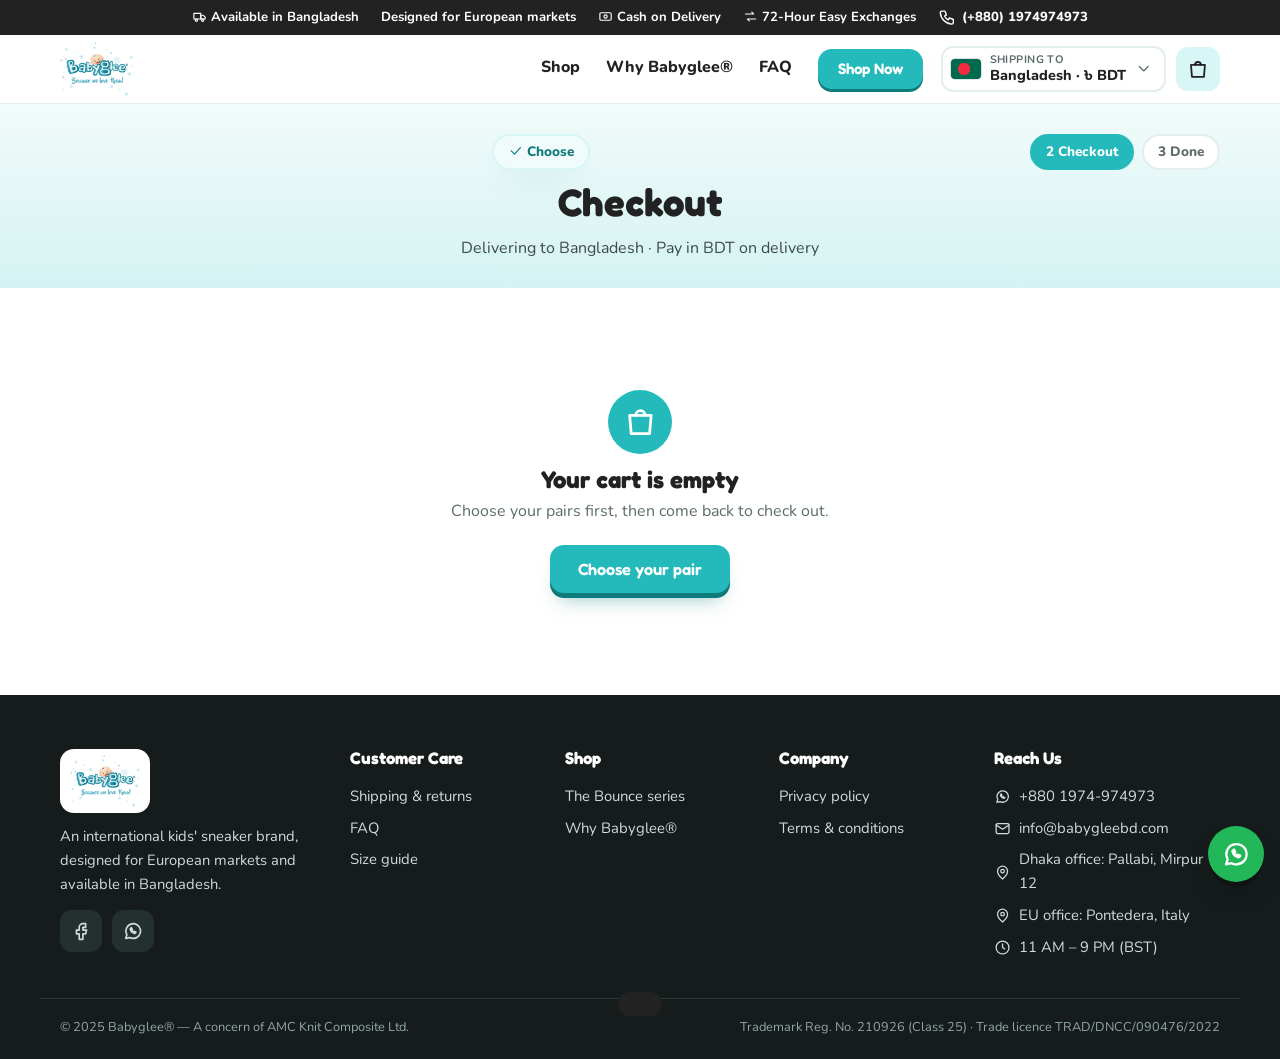
==== checkout.html @ 36a6a5d7 "Copy update from the team's landing page review document Announcement bar with phone, new hero text," ====
<!doctype html>
<html lang="en">
<head>
<meta charset="utf-8">
<meta name="viewport" content="width=device-width, initial-scale=1">
<title>Checkout — Babyglee</title>
<meta name="description" content="Checkout: delivering to Bangladesh, Cash on Delivery.">
<meta property="og:title" content="Checkout — Babyglee">
<meta property="og:description" content="Checkout: delivering to Bangladesh, Cash on Delivery.">
<meta property="og:type" content="website">
<meta property="og:image" content="https://dmxasif-commits.github.io/babyglee-landing-page/img/sky-blue-yellow.webp">
<meta name="theme-color" content="#24babc">
<link rel="icon" href="data:image/svg+xml,%3Csvg xmlns='http://www.w3.org/2000/svg' viewBox='0 0 64 64'%3E%3Crect width='64' height='64' rx='16' fill='%2324babc'/%3E%3Ctext x='32' y='46' font-size='40' font-family='Arial' font-weight='700' text-anchor='middle' fill='white'%3Eb%3C/text%3E%3C/svg%3E">
<link rel="preconnect" href="https://fonts.googleapis.com">
<link rel="preconnect" href="https://fonts.gstatic.com" crossorigin>
<link href="https://fonts.googleapis.com/css2?family=Fredoka:wght@500;600;700&family=Hind+Siliguri:wght@400;500;600;700&family=Nunito:wght@400;600;700;800&display=swap" rel="stylesheet">
<link rel="stylesheet" href="assets/style.css">
<script src="assets/config.js"></script>
<script src="assets/products.js"></script>
<script src="assets/reviews.js"></script>
<script src="assets/tracking.js"></script>
<meta name="robots" content="noindex">
</head>
<body data-page="checkout">
<svg width="0" height="0" style="position:absolute" aria-hidden="true"><symbol id="i-bag" viewBox="0 0 24 24"><path d="M5 8h14l-1 12H6z"/><path d="M9 8a3 3 0 016 0"/></symbol><symbol id="i-truck" viewBox="0 0 24 24"><path d="M3 7h11v9H3z"/><path d="M14 10h4l3 3v3h-7z"/><circle cx="7" cy="18" r="1.8"/><circle cx="17" cy="18" r="1.8"/></symbol><symbol id="i-cash" viewBox="0 0 24 24"><rect x="3" y="6" width="18" height="12" rx="2"/><circle cx="12" cy="12" r="2.6"/></symbol><symbol id="i-exchange" viewBox="0 0 24 24"><path d="M4 8h13l-3-3"/><path d="M20 16H7l3 3"/></symbol><symbol id="i-shield" viewBox="0 0 24 24"><path d="M12 3l7 3v5c0 5-3 8-7 10-4-2-7-5-7-10V6z"/><path d="M9 12l2 2 4-4"/></symbol><symbol id="i-ruler" viewBox="0 0 24 24"><rect x="3" y="8" width="18" height="8" rx="1.5"/><path d="M7 8v3M11 8v4M15 8v3M19 8v4"/></symbol><symbol id="i-phone" viewBox="0 0 24 24"><path d="M5 4h4l2 5-2.5 1.5a11 11 0 005 5L15 13l5 2v4a2 2 0 01-2 2A16 16 0 013 6a2 2 0 012-2z"/></symbol><symbol id="i-whatsapp" viewBox="0 0 24 24"><path d="M4 20l1.3-4A8 8 0 1112 20a8 8 0 01-3.7-.9z"/><path d="M9 9.5c.4 2.2 2.6 4.4 5 5l1.2-1.2-2-1-.8.8a4 4 0 01-2-2l.8-.8-1-2z"/></symbol><symbol id="i-mail" viewBox="0 0 24 24"><rect x="3" y="5" width="18" height="14" rx="2"/><path d="M3 7l9 6 9-6"/></symbol><symbol id="i-pin" viewBox="0 0 24 24"><path d="M12 21s-7-6-7-11a7 7 0 0114 0c0 5-7 11-7 11z"/><circle cx="12" cy="10" r="2.5"/></symbol><symbol id="i-layers" viewBox="0 0 24 24"><path d="M12 3l9 5-9 5-9-5z"/><path d="M3 13l9 5 9-5"/></symbol><symbol id="i-cushion" viewBox="0 0 24 24"><path d="M4 15c0-4 3-7 8-7s8 3 8 7v2H4z"/><path d="M8 12.5c1-.8 2.2-1.2 4-1.2"/></symbol><symbol id="i-expand" viewBox="0 0 24 24"><path d="M4 9V4h5M20 9V4h-5M4 15v5h5M20 15v5h-5"/></symbol><symbol id="i-bolt" viewBox="0 0 24 24"><path d="M13 2L5 14h6l-1 8 8-12h-6z"/></symbol><symbol id="i-grid" viewBox="0 0 24 24"><path d="M4 8h16M4 12h16M4 16h16"/><path d="M8 5v14M12 5v14M16 5v14"/></symbol><symbol id="i-menu" viewBox="0 0 24 24"><path d="M4 7h16M4 12h16M4 17h16"/></symbol><symbol id="i-close" viewBox="0 0 24 24"><path d="M6 6l12 12M18 6L6 18"/></symbol><symbol id="i-check" viewBox="0 0 24 24"><path d="M5 12l5 5 9-10"/></symbol><symbol id="i-facebook" viewBox="0 0 24 24"><path d="M14 8h3V4h-3a4 4 0 00-4 4v3H7v4h3v6h4v-6h3l1-4h-4V8.5z"/></symbol><symbol id="i-chev" viewBox="0 0 24 24"><path d="M6 9l6 6 6-6"/></symbol><symbol id="i-clock" viewBox="0 0 24 24"><circle cx="12" cy="12" r="9"/><path d="M12 7v5l3 2"/></symbol><symbol id="i-star" viewBox="0 0 24 24"><path d="M12 3l2.7 5.6 6.1.9-4.4 4.3 1 6.1L12 17l-5.4 2.9 1-6.1L3.2 9.5l6.1-.9z"/></symbol></svg>
<div class="topbar"><div class="wrap"><span><svg class="ic " aria-hidden="true"><use href="#i-truck"/></svg> Available in Bangladesh</span><span>Designed for European markets</span><span><svg class="ic " aria-hidden="true"><use href="#i-cash"/></svg> Cash on Delivery</span><span><svg class="ic " aria-hidden="true"><use href="#i-exchange"/></svg> 72-Hour Easy Exchanges</span><a class="tb-tel" href="tel:+8801974974973"><svg class="ic " aria-hidden="true"><use href="#i-phone"/></svg> (+880) 1974974973</a></div></div>
<header class="hdr"><div class="wrap hdr-in">
  <a class="brand" href="index.html" aria-label="Babyglee home"><img src="img/logo.webp" alt="Babyglee — Because we love them!" width="117" height="87"></a>
  <nav class="nav" id="nav" aria-label="Main"><a href="index.html#shop">Shop</a><a href="index.html#why">Why Babyglee®</a><a href="index.html#faq">FAQ</a><a class="btn sm nav-cta" href="index.html#shop">Shop Now</a></nav>
  <div class="ship" id="ship">
    <button class="ship-btn" id="shipBtn" aria-expanded="false" aria-controls="shipMenu"><span class="flag-bd" role="img" aria-label="Bangladesh flag"></span><span class="ship-t"><small>Shipping to</small>Bangladesh<span class="cur"> · ৳ BDT</span></span><svg class="ic chev" aria-hidden="true"><use href="#i-chev"/></svg></button>
    <div class="ship-menu" id="shipMenu" hidden>
      <p class="sm-h">Shipping destination</p>
      <div class="sm-opt on"><span class="flag-bd" role="img" aria-label="Bangladesh flag"></span><b>Bangladesh</b><svg class="ic " aria-hidden="true"><use href="#i-check"/></svg></div>
      <p class="sm-n">Prices are in Bangladeshi taka (৳ BDT). The international price in USD is shown for reference.</p>
      <ul class="sm-l"><li><svg class="ic " aria-hidden="true"><use href="#i-truck"/></svg> Home delivery</li><li><svg class="ic " aria-hidden="true"><use href="#i-cash"/></svg> Cash on Delivery</li><li><svg class="ic " aria-hidden="true"><use href="#i-exchange"/></svg> 72-hour easy exchange</li></ul>
    </div>
  </div>
  <a class="cart-btn" href="checkout.html" aria-label="Cart and checkout"><svg class="ic " aria-hidden="true"><use href="#i-bag"/></svg><i class="js-cart-count">0</i></a>
  <button class="burger" id="burger" aria-label="Open menu" aria-expanded="false"><svg class="ic " aria-hidden="true"><use href="#i-menu"/></svg></button>
</div></header>
<main>
<section class="page-hero slim"><div class="wrap"><ol class="progress" aria-label="Progress"><li class="done"><svg class="ic " aria-hidden="true"><use href="#i-check"/></svg> Choose</li><li class="on">2 Checkout</li><li>3 Done</li></ol><h1>Checkout</h1><p>Delivering to Bangladesh · Pay in BDT on delivery</p></div></section>
<section class="sec"><div class="wrap narrow-lg">
  <div class="empty-state" id="coEmpty" hidden><span class="okc"><svg class="ic " aria-hidden="true"><use href="#i-bag"/></svg></span><h3>Your cart is empty</h3><p>Choose your pairs first, then come back to check out.</p><a class="btn" href="index.html#shop">Choose your pair</a></div>
  <div class="co-grid" id="coGrid">
    <form id="coForm" class="co-form" novalidate>
      <h3 class="sum-t">Delivery details</h3>
      <div class="fld"><label for="f-name">Your name</label><input id="f-name" name="name" autocomplete="name" required><small class="err"></small></div>
      <div class="fld"><label for="f-phone">Mobile number</label><div class="phone"><span class="pfx"><span class="flag-bd" role="img" aria-label="Bangladesh flag"></span>+88</span><input id="f-phone" name="phone" type="tel" inputmode="numeric" autocomplete="tel-national" placeholder="01XXXXXXXXX" aria-describedby="phoneHint" required></div><small class="fine" id="phoneHint">11 digits, starting with 01</small><small class="err"></small></div>
      <div class="fld"><label for="f-email">Email <span class="opt-t">(optional)</span></label><input id="f-email" name="email" type="email" inputmode="email" autocomplete="email" placeholder="name@example.com"><small class="err"></small></div>
      <div class="fld"><label for="f-country">Country</label><div class="country"><span class="flag-bd" role="img" aria-label="Bangladesh flag"></span><input id="f-country" name="country" value="Bangladesh" readonly aria-readonly="true"></div><small class="fine">We currently deliver to Bangladesh.</small></div>
      <div class="fld"><label for="f-district">District</label><select id="f-district" name="district" autocomplete="address-level1" required><option value="">Select your district</option><option value="Bagerhat">Bagerhat</option><option value="Bandarban">Bandarban</option><option value="Barguna">Barguna</option><option value="Barishal">Barishal</option><option value="Bhola">Bhola</option><option value="Bogura">Bogura</option><option value="Brahmanbaria">Brahmanbaria</option><option value="Chandpur">Chandpur</option><option value="Chapainawabganj">Chapainawabganj</option><option value="Chattogram">Chattogram</option><option value="Chuadanga">Chuadanga</option><option value="Cumilla">Cumilla</option><option value="Cox's Bazar">Cox's Bazar</option><option value="Dhaka">Dhaka</option><option value="Dinajpur">Dinajpur</option><option value="Faridpur">Faridpur</option><option value="Feni">Feni</option><option value="Gaibandha">Gaibandha</option><option value="Gazipur">Gazipur</option><option value="Gopalganj">Gopalganj</option><option value="Habiganj">Habiganj</option><option value="Jamalpur">Jamalpur</option><option value="Jashore">Jashore</option><option value="Jhalokathi">Jhalokathi</option><option value="Jhenaidah">Jhenaidah</option><option value="Joypurhat">Joypurhat</option><option value="Khagrachhari">Khagrachhari</option><option value="Khulna">Khulna</option><option value="Kishoreganj">Kishoreganj</option><option value="Kurigram">Kurigram</option><option value="Kushtia">Kushtia</option><option value="Lakshmipur">Lakshmipur</option><option value="Lalmonirhat">Lalmonirhat</option><option value="Madaripur">Madaripur</option><option value="Magura">Magura</option><option value="Manikganj">Manikganj</option><option value="Meherpur">Meherpur</option><option value="Moulvibazar">Moulvibazar</option><option value="Munshiganj">Munshiganj</option><option value="Mymensingh">Mymensingh</option><option value="Naogaon">Naogaon</option><option value="Narail">Narail</option><option value="Narayanganj">Narayanganj</option><option value="Narsingdi">Narsingdi</option><option value="Natore">Natore</option><option value="Netrokona">Netrokona</option><option value="Nilphamari">Nilphamari</option><option value="Noakhali">Noakhali</option><option value="Pabna">Pabna</option><option value="Panchagarh">Panchagarh</option><option value="Patuakhali">Patuakhali</option><option value="Pirojpur">Pirojpur</option><option value="Rajbari">Rajbari</option><option value="Rajshahi">Rajshahi</option><option value="Rangamati">Rangamati</option><option value="Rangpur">Rangpur</option><option value="Satkhira">Satkhira</option><option value="Shariatpur">Shariatpur</option><option value="Sherpur">Sherpur</option><option value="Sirajganj">Sirajganj</option><option value="Sunamganj">Sunamganj</option><option value="Sylhet">Sylhet</option><option value="Tangail">Tangail</option><option value="Thakurgaon">Thakurgaon</option></select><small class="err"></small></div>
      <div class="fld"><label for="f-addr">Full address</label><textarea id="f-addr" name="address" rows="3" autocomplete="street-address" placeholder="House, road, area, thana" required></textarea><small class="err"></small></div>
      <fieldset class="fld"><legend>Delivery area</legend>
        <div class="opts"><label class="opt"><input type="radio" name="area" value="dhaka" checked><span><b>Inside Dhaka</b><em id="chD"></em></span></label>
        <label class="opt"><input type="radio" name="area" value="outside"><span><b>Outside Dhaka</b><em id="chO"></em></span></label></div></fieldset>
      <fieldset class="fld"><legend>Payment</legend><div class="opt on-static"><span><b>Cash on Delivery</b><em>Pay in BDT when your parcel arrives</em></span></div>
        <p class="fine pay-more">Prefer to pay online? bKash: merchant account <b>01974974973</b> (Payment option). Card: please message us on <a href="https://wa.me/8801974974973" target="_blank" rel="noopener">WhatsApp</a>. Tell our team when we call to confirm your order.</p></fieldset>
      <p class="err-box" id="sendErr" role="alert" hidden>Sorry, we couldn't place your order. Please check your connection and try again, or call us on +880 1974-974973.</p>
      <div class="co-submit"><button class="btn lg block" type="submit" id="submitBtn">Place order</button></div>
      <p class="fine center"><svg class="ic " aria-hidden="true"><use href="#i-shield"/></svg> Your details are used only to deliver your order.</p>
    </form>
    <aside class="summary" aria-label="Order summary"><details class="sum-d" id="sumD" open>
      <summary class="sum-t"><span>Order summary</span><b id="sumTop"></b></summary>
      <div id="coLines"></div>
      <dl><div><dt>Subtotal</dt><dd id="sSub"></dd></div><div><dt>Delivery</dt><dd id="sDel"></dd></div><div class="tot"><dt>Total (COD)</dt><dd id="sTot"></dd></div></dl>
      <p class="fine"><a class="lnk-b" href="index.html#shop">← Add more pairs</a> · <a class="lnk-b" href="https://wa.me/8801974974973" target="_blank" rel="noopener">Chat on WhatsApp</a></p>
    </details></aside>
  </div>
</div></section>
</main>
<footer class="ftr">
  <div class="wrap ftr-grid">
    <div class="ftr-brand">
      <img src="img/logo.webp" alt="Babyglee" width="117" height="87">
      <p>An international kids' sneaker brand, designed for European markets and available in Bangladesh.</p>
      <div class="soc"><a href="https://facebook.com/Babyglee.Official" target="_blank" rel="noopener" aria-label="Babyglee on Facebook"><svg class="ic " aria-hidden="true"><use href="#i-facebook"/></svg></a>
      <a href="https://wa.me/8801974974973" target="_blank" rel="noopener" aria-label="WhatsApp"><svg class="ic " aria-hidden="true"><use href="#i-whatsapp"/></svg></a></div>
    </div>
    <div><h4>Customer Care</h4><a href="shipping-returns.html">Shipping &amp; returns</a><a href="index.html#faq">FAQ</a><a href="index.html#size">Size guide</a></div>
    <div><h4>Shop</h4><a href="index.html#shop">The Bounce series</a><a href="index.html#why">Why Babyglee®</a></div>
    <div><h4>Company</h4><a href="privacy.html">Privacy policy</a><a href="terms.html">Terms &amp; conditions</a></div>
    <div class="ftr-contact"><h4>Reach Us</h4>
      <a href="https://wa.me/8801974974973"><svg class="ic " aria-hidden="true"><use href="#i-whatsapp"/></svg> +880 1974-974973</a>
      <a href="mailto:info@babygleebd.com"><svg class="ic " aria-hidden="true"><use href="#i-mail"/></svg> info@babygleebd.com</a>
      <span class="ln"><svg class="ic " aria-hidden="true"><use href="#i-pin"/></svg> Dhaka office: Pallabi, Mirpur 12</span>
      <span class="ln"><svg class="ic " aria-hidden="true"><use href="#i-pin"/></svg> EU office: Pontedera, Italy</span>
      <span class="ln"><svg class="ic " aria-hidden="true"><use href="#i-clock"/></svg> 11 AM – 9 PM (BST)</span></div>
  </div>
  <div class="wrap ftr-bottom"><span>© 2025 Babyglee® — A concern of AMC Knit Composite Ltd.</span><span>Trademark Reg. No. 210926 (Class 25) · Trade licence TRAD/DNCC/090476/2022</span></div>
</footer>
<a class="fab fab-wa" id="waFab" href="https://wa.me/8801974974973" target="_blank" rel="noopener" aria-label="Chat with us on WhatsApp"><svg class="ic " aria-hidden="true"><use href="#i-whatsapp"/></svg></a>
<div class="toast" id="toast" role="status"></div>
<script src="assets/main.js"></script>
</body>
</html>
---- assets/style.css ----
/* Babyglee — kids' sneakers. Theme: teal #24babc, white, ink #222. Mobile-first. */
:root{
  --teal:#24babc; --teal-d:#169a9c; --teal-dd:#0f7a7c; --teal-l:#d9f6f6; --teal-xl:#f2fbfb;
  --ink:#222; --mut:#5d6b6b; --line:#e3eeee; --white:#fff;
  --coral:#ff6a4d; --sun:#ffc83d; --wa:#22b85a; --wa-d:#168a41;
  --r:20px; --sh:0 14px 34px -16px rgba(15,122,124,.45);
}
*{box-sizing:border-box;margin:0;padding:0}
html{scroll-behavior:smooth;-webkit-text-size-adjust:100%}
body{font-family:'Nunito','Hind Siliguri',system-ui,sans-serif;color:var(--ink);background:#fff;line-height:1.6;overflow-x:hidden;font-size:16px}
h1,h2,h3,h4,.btn,.price b{font-family:'Fredoka','Hind Siliguri',sans-serif;line-height:1.15}
[hidden]{display:none!important}
img{max-width:100%;display:block}
a{color:inherit;text-decoration:none}
button{font:inherit;cursor:pointer;border:0;background:none;color:inherit}
.wrap{width:100%;max-width:1200px;margin:0 auto;padding:0 20px}
.narrow{max-width:860px}.narrow-lg{max-width:1060px}
.center{text-align:center}
.ic{width:1.15em;height:1.15em;stroke:currentColor;fill:none;stroke-width:1.8;stroke-linecap:round;stroke-linejoin:round;flex:none;vertical-align:-.2em}
.grad{background:linear-gradient(90deg,var(--teal-d),var(--teal) 60%,#3fcfc4);-webkit-background-clip:text;background-clip:text;color:transparent}
.fine{font-size:.85rem;color:var(--mut)}
.eyebrow{display:inline-block;font:700 .78rem 'Nunito';letter-spacing:.12em;text-transform:uppercase;color:var(--teal-dd);margin-bottom:8px}
.bn{font-weight:600}

/* top bar + header */
.topbar{background:var(--ink);color:#fff;font-size:.82rem;font-weight:700;padding:7px 0;text-align:center;overflow:hidden}
.topbar .wrap{display:flex;gap:6px 22px;justify-content:center;flex-wrap:wrap}.topbar span{white-space:nowrap}
.hdr{position:sticky;top:0;z-index:50;background:rgba(255,255,255,.92);backdrop-filter:blur(12px);border-bottom:1px solid var(--line)}
.hdr-in{display:flex;align-items:center;justify-content:space-between;height:68px}
.brand img{height:54px;width:auto}
.nav{display:flex;align-items:center;gap:26px;font-weight:800;margin-left:auto}
.nav a:not(.btn){padding:6px 0;border-bottom:3px solid transparent}
.nav a.on,.nav a:not(.btn):hover{border-color:var(--teal)}
.burger{display:none;width:44px;height:44px;border-radius:12px;background:var(--teal-l);place-items:center;font-size:1.3rem}

/* ship-to selector */
.ship{position:relative;margin-left:18px}
.ship-btn{display:flex;align-items:center;gap:9px;padding:6px 12px 6px 8px;border:2px solid var(--line);border-radius:12px;background:#fff;text-align:left;line-height:1.15;font-weight:800;font-size:.9rem;transition:border-color .15s}
.ship-btn:hover,.ship-btn[aria-expanded=true]{border-color:var(--teal)}
.ship-t small{display:block;font-size:.68rem;font-weight:700;color:var(--mut);letter-spacing:.04em;text-transform:uppercase}
.cc-code{display:inline-grid;place-items:center;min-width:30px;height:24px;border-radius:7px;background:linear-gradient(135deg,#0a8f5a,#0e6b46);color:#fff;font:700 .72rem 'Fredoka';letter-spacing:.06em;padding:0 5px}
.chev{font-size:.95rem;color:var(--mut);transition:transform .2s}.ship-btn[aria-expanded=true] .chev{transform:rotate(180deg)}
.ship-menu{position:absolute;right:0;top:calc(100% + 10px);width:310px;background:#fff;border:2px solid var(--teal-l);border-radius:18px;box-shadow:var(--sh);padding:16px;z-index:90}
.ship-menu[hidden]{display:none}
.sm-h{font:700 .75rem 'Nunito';letter-spacing:.1em;text-transform:uppercase;color:var(--mut);margin-bottom:8px}
.sm-opt{display:flex;align-items:center;gap:10px;border:2px solid var(--teal);background:var(--teal-xl);border-radius:12px;padding:10px 12px}.sm-opt b{flex:1}.sm-opt .ic{color:var(--teal)}
.sm-n{font-size:.85rem;color:var(--mut);margin:12px 0}
.sm-l{list-style:none;display:grid;gap:6px;font-weight:700;font-size:.88rem;border-top:1px dashed var(--line);padding-top:12px}.sm-l .ic{color:var(--teal)}
.country{display:flex;align-items:center;gap:10px;border:2px solid #cfe3e3;border-radius:12px;padding:6px 10px;background:var(--teal-xl)}
.country input{border:0!important;background:transparent!important;padding:7px 4px!important;font-weight:800;box-shadow:none!important;cursor:default}
.pl{margin-top:14px;font:700 .78rem 'Nunito';letter-spacing:.08em;text-transform:uppercase;color:var(--teal-dd)}.pl+.price-tag{margin-top:6px}
.bd-note{margin-top:6px}
.intl{background:linear-gradient(180deg,#fff,var(--teal-xl))}
/* buttons */
.btn{display:inline-flex;align-items:center;justify-content:center;gap:8px;padding:13px 26px;border-radius:14px;background:var(--teal);color:#fff;font-weight:600;font-size:1.02rem;box-shadow:0 5px 0 var(--teal-dd),0 14px 20px -10px rgba(15,122,124,.5);transition:transform .12s,box-shadow .12s;text-align:center;border:2px solid transparent;cursor:pointer}
.btn:hover{transform:translateY(-2px);box-shadow:0 7px 0 var(--teal-dd),0 18px 24px -10px rgba(15,122,124,.5)}
.btn:active{transform:translateY(4px);box-shadow:0 1px 0 var(--teal-dd)}
.btn.sm{padding:9px 18px;font-size:.95rem;box-shadow:0 3px 0 var(--teal-dd)}
.btn.lg{padding:16px 30px;font-size:1.15rem}
.btn.ghost{background:#fff;color:var(--teal-dd);border-color:var(--teal);box-shadow:0 5px 0 var(--teal-l)}
.btn.ghost.light{background:transparent;color:#fff;border-color:#fff;box-shadow:0 5px 0 rgba(255,255,255,.2)}
.btn.wa{background:var(--wa);box-shadow:0 5px 0 var(--wa-d)}
.btn.block{display:flex;width:100%}
.cta{display:flex;gap:14px;flex-wrap:wrap;margin:26px 0}.cta.center{justify-content:center}

/* hero */
.hero{position:relative;overflow:hidden;background:linear-gradient(180deg,var(--teal-xl),#d3f3f2)}
.blob{position:absolute;border-radius:50%;pointer-events:none}
.b1{width:420px;height:420px;background:#fff;opacity:.6;top:-160px;left:-120px}
.b2{width:300px;height:300px;background:var(--sun);opacity:.22;right:6%;top:30px}
.hero-in{display:grid;grid-template-columns:1.05fr 1fr;gap:30px;align-items:center;padding-top:56px;padding-bottom:56px;position:relative}
.pill{display:inline-block;background:#fff;color:var(--teal-dd);font-weight:800;padding:6px 14px;border-radius:99px;font-size:.84rem;box-shadow:0 3px 0 var(--teal-l)}
.hero h1{font-size:clamp(2.6rem,6.4vw,4.8rem);margin:16px 0 14px;font-weight:700}
.lead{font-size:1.15rem;color:#3d4a4a;max-width:520px}
.price-tag{display:inline-flex;align-items:baseline;gap:10px;background:#fff;padding:8px 18px;border-radius:16px;box-shadow:0 4px 0 var(--sun)}
.price-tag s{color:#8a9494;font-weight:700}.price-tag b{font:700 1.8rem 'Fredoka';color:var(--coral)}.price-tag span{font-size:.8rem;font-weight:800;color:var(--teal-dd)}
.price-tag.lg b{font-size:2.3rem}

.usd-line{margin-top:6px;font:700 .88rem 'Nunito';color:var(--ink)}.usd-line span{color:var(--mut);font-weight:600}
.usd-note{margin-top:10px;font-weight:700;color:var(--ink)}.usd-note b{font:600 1.15rem 'Fredoka'}.usd-note span{display:block;font-size:.82rem;font-weight:600;color:var(--mut)}
/* 3D stage (pointer tilt via JS sets --rx/--ry) */
.stage{position:relative;aspect-ratio:1/.9;perspective:1000px;display:grid;place-items:center}
.stage .disc{position:absolute;width:82%;aspect-ratio:1;border-radius:50%;background:radial-gradient(circle at 35% 30%,#fff,#bff0ef 70%);box-shadow:inset 0 -18px 40px rgba(36,186,188,.25),0 30px 50px -30px rgba(15,122,124,.5)}
.stage .shoe{position:absolute;transform-style:preserve-3d;transition:transform .15s ease-out;filter:drop-shadow(0 26px 22px rgba(15,122,124,.32));transform:rotateY(var(--ry,0deg)) rotateX(var(--rx,0deg)) translateZ(var(--z,0px))}
.s-main{width:74%;top:12%;left:10%;animation:hop 4s ease-in-out infinite}
.s-side{width:48%;bottom:2%;right:0;animation:hop 4s ease-in-out -2s infinite}
@keyframes hop{50%{translate:0 -14px}}
.chip{position:absolute;display:flex;align-items:center;gap:6px;background:#fff;color:var(--teal-dd);font-weight:800;font-size:.82rem;padding:8px 14px;border-radius:99px;box-shadow:0 6px 0 var(--teal-l),0 12px 20px -8px rgba(0,0,0,.18)}
.c1{top:8%;right:2%}.c2{bottom:10%;left:0}

/* trust strip */
.trust{background:#fff;border-bottom:1px solid var(--line)}
.trust-grid{display:grid;grid-template-columns:repeat(4,1fr);gap:14px;padding-top:18px;padding-bottom:18px}
.tr{display:flex;gap:12px;align-items:center}.tr .ic{font-size:1.9rem;color:var(--teal)}
.tr b{display:block;font-size:.95rem}.tr span{font-size:.82rem;color:var(--mut)}

/* sections */
.sec{padding:72px 0}.sec.alt{background:var(--teal-xl)}
.sec-head{text-align:center;max-width:680px;margin:0 auto 38px}
.sec-head h2,.size-box h2,.about-teaser h2{font-size:clamp(1.8rem,4vw,2.6rem);font-weight:700}
.sec-head p,.sub{color:var(--mut);margin-top:10px}
.page-hero{background:linear-gradient(180deg,var(--teal-xl),#d3f3f2);padding:54px 0 46px;text-align:center}
.page-hero h1{font-size:clamp(2rem,5vw,3.2rem)}.page-hero p{max-width:640px;margin:12px auto 0;color:#3d4a4a}

/* product grid + cards */
.grid{display:grid;grid-template-columns:repeat(auto-fill,minmax(230px,1fr));gap:24px}
.pcard{display:flex;flex-direction:column;background:#fff;border:2px solid var(--line);border-radius:var(--r);overflow:hidden;transition:transform .2s,box-shadow .2s,border-color .2s}
.pcard:hover{transform:translateY(-6px);box-shadow:var(--sh);border-color:var(--teal)}
.pic{background:radial-gradient(circle at 50% 45%,#fff,var(--teal-l));padding:22px 14px 10px;aspect-ratio:1/.82;display:grid;place-items:center}
.pic img{max-height:100%;width:auto;filter:drop-shadow(0 14px 10px rgba(15,122,124,.28));transition:transform .3s}
.pcard:hover .pic img{transform:scale(1.07) rotate(-3deg)}
.pbody{padding:16px 18px 18px;display:flex;flex-direction:column;gap:4px;flex:1;position:relative}
.pbody h3{font-size:1.1rem;font-weight:600}.sw{position:absolute;top:-12px;right:16px;width:22px;height:22px;border-radius:50%;border:3px solid #fff;box-shadow:0 2px 6px rgba(0,0,0,.25)}
.pmeta{font-size:.88rem;color:var(--mut)}
.prow{display:flex;justify-content:space-between;align-items:center;margin-top:auto;padding-top:12px;gap:8px;flex-wrap:wrap}
.price s{color:#8a9494;font-size:.88rem;margin-right:4px}.price b{font-size:1.35rem;color:var(--coral)}
.go{font-weight:800;font-size:.88rem;color:var(--teal-dd)}

@media(min-width:1100px){.grid.five{grid-template-columns:repeat(5,1fr);gap:18px}}
@media(min-width:721px) and (max-width:1099px){.grid.five{grid-template-columns:repeat(3,1fr)}}
/* features */
.feat-grid{display:grid;grid-template-columns:repeat(3,1fr);gap:22px;perspective:1000px}
.feat{background:#fff;border:2px solid var(--line);border-radius:var(--r);padding:26px;transition:transform .2s ease-out;transform-style:preserve-3d}
.ficon{display:grid;place-items:center;width:56px;height:56px;border-radius:16px;background:var(--teal-l);color:var(--teal-dd);font-size:1.6rem;margin-bottom:14px;box-shadow:0 4px 0 #b6e8e8;transform:translateZ(36px)}
.feat h3{font-size:1.15rem;margin-bottom:6px;transform:translateZ(20px)}.feat p{color:var(--mut);font-size:.95rem}

/* size finder */
.size-box{display:grid;grid-template-columns:1.15fr 1fr;gap:40px;align-items:center;background:linear-gradient(135deg,var(--teal-xl),#d3f3f2);border:2px solid var(--teal-l);border-radius:32px;padding:44px}
.sl{display:block;font-weight:800;margin:20px 0 10px}
input[type=range]{width:100%;height:12px;border-radius:99px;background:#bfe9e9;appearance:none;outline:0}
input[type=range]::-webkit-slider-thumb{appearance:none;width:32px;height:32px;border-radius:50%;background:var(--teal);border:4px solid #fff;box-shadow:0 3px 0 var(--teal-dd);cursor:grab}
input[type=range]::-moz-range-thumb{width:26px;height:26px;border-radius:50%;background:var(--teal);border:4px solid #fff}
.size-res{display:flex;align-items:baseline;gap:12px;flex-wrap:wrap;background:#fff;padding:14px 20px;border-radius:16px;margin:18px 0 10px;box-shadow:0 4px 0 var(--teal-l)}
.size-res span{font-weight:800;color:var(--mut)}.size-res b{font:700 2rem 'Fredoka';color:var(--teal-dd)}.size-res em{font-style:normal;font-weight:800;color:var(--coral)}
.size-img img{width:100%;filter:drop-shadow(0 22px 18px rgba(15,122,124,.3))}
.tbl-wrap{overflow-x:auto;border:2px solid var(--line);border-radius:16px;background:#fff;margin-bottom:12px}
.tbl{width:100%;border-collapse:collapse;text-align:center;min-width:320px}
.tbl th{background:var(--teal);color:#fff;padding:11px;font-family:'Fredoka';font-weight:500}
.tbl td{padding:9px;border-top:1px solid var(--line)}.tbl tr:nth-child(even) td{background:var(--teal-xl)}

/* about teaser / checks / FAQ / CTA band */
.about-teaser{display:grid;grid-template-columns:1.2fr 1fr;gap:40px;align-items:center}
.about-teaser p{color:var(--mut);margin:14px 0 20px}
.checks{list-style:none;display:grid;gap:12px}.checks li{display:flex;gap:10px;align-items:flex-start;background:#fff;border:2px solid var(--line);border-radius:14px;padding:13px 16px;font-weight:700}
.checks .ic{color:var(--teal);font-size:1.25rem;margin-top:2px}
.checks.plain li{background:none;border:0;padding:4px 0;font-weight:600}
.faq{display:grid;gap:12px}
details{background:#fff;border:2px solid var(--line);border-radius:16px;padding:15px 20px}
summary{cursor:pointer;font:600 1.05rem 'Fredoka','Hind Siliguri';list-style:none;display:flex;justify-content:space-between;gap:12px}
summary::-webkit-details-marker{display:none}summary::after{content:"+";color:var(--teal);font-size:1.5rem;line-height:1}
details[open]{border-color:var(--teal)}details[open] summary::after{content:"–"}
details p{margin-top:10px;color:var(--mut)}
.cta-band{background:var(--ink);color:#fff;text-align:center;padding:56px 0}
.cta-band h2{font-size:clamp(1.6rem,4vw,2.4rem)}.cta-band p{opacity:.8;margin-top:8px}

/* product page */
.crumbs{padding-top:16px;font-size:.88rem;color:var(--mut)}.crumbs a:hover{color:var(--teal-dd)}.crumbs span{color:var(--ink);font-weight:700}
.pdp{padding:14px 0 44px}
.pdp-in{display:grid;grid-template-columns:1.05fr 1fr;gap:44px;align-items:center}
.pdp-stage{position:relative;aspect-ratio:1/.9;perspective:1000px;display:grid;place-items:center}
.pdp-stage .shoe{position:relative;width:86%;animation:hop 4s ease-in-out infinite}
.badge{position:absolute;top:6%;left:4%;background:var(--coral);color:#fff;font:600 .95rem 'Fredoka';padding:6px 14px;border-radius:99px;box-shadow:0 4px 0 #c4472a;transform:rotate(-6deg)}
.pdp-info h1{font-size:clamp(1.9rem,4.4vw,2.9rem);margin:12px 0 6px}
.pdp-info .price-tag{margin:16px 0}
.bul{list-style:none;display:grid;gap:9px;margin:6px 0 22px}.bul li{display:flex;gap:10px;font-weight:600}.bul .ic{color:var(--teal);margin-top:3px}
.mini-trust{display:flex;flex-wrap:wrap;gap:8px 18px;margin-top:18px;font-weight:800;font-size:.88rem;color:var(--teal-dd)}.mini-trust span{display:flex;gap:6px;align-items:center}

/* checkout */
.co-grid{display:grid;grid-template-columns:1.3fr 1fr;gap:28px;align-items:start}
#orderForm{background:#fff;border:2px solid var(--line);border-radius:26px;padding:28px;box-shadow:var(--sh)}
.fld{display:block;margin-bottom:18px;border:0;min-width:0}
.fld label,.fld legend{display:block;font-weight:800;margin-bottom:7px;padding:0}
.fld i{font-style:normal;font-weight:600;color:var(--mut);font-size:.9em;margin-left:4px}
.fld input:not([type=radio]),.fld textarea{width:100%;font:inherit;padding:13px 14px;border:2px solid #cfe3e3;border-radius:12px;background:#fff;outline:0;transition:border-color .15s,box-shadow .15s}
.fld input:focus,.fld textarea:focus{border-color:var(--teal);box-shadow:0 0 0 4px var(--teal-l)}
.fld [aria-invalid=true]{border-color:#e5484d!important}
.err{display:block;color:#d23b40;font-size:.82rem;font-weight:700;min-height:0;margin-top:5px}.err:empty{display:none}
.lnk{margin-left:10px;font-size:.82rem;font-weight:800;color:var(--teal-dd);text-decoration:underline}
.opts{display:grid;grid-template-columns:1fr 1fr;gap:10px}
.opt input,.szc input{position:absolute;opacity:0;pointer-events:none}
.opt span{display:flex;flex-direction:column;border:2px solid #cfe3e3;border-radius:12px;padding:11px 14px;cursor:pointer;transition:.15s}
.opt em{font-style:normal;font-size:.85rem;color:var(--mut)}
.opt input:checked+span{border-color:var(--teal);background:var(--teal-xl);box-shadow:0 0 0 3px var(--teal-l)}
.szs{display:grid;grid-template-columns:repeat(8,1fr);gap:8px}
.szc{position:relative}.szc span{display:grid;place-items:center;height:44px;border:2px solid #cfe3e3;border-radius:11px;font:600 1rem 'Fredoka';cursor:pointer;transition:.15s;background:#fff}
.szc input:checked+span{background:var(--teal);border-color:var(--teal);color:#fff;box-shadow:0 3px 0 var(--teal-dd)}
.szc input:focus-visible+span,.opt input:focus-visible+span{outline:3px solid var(--teal);outline-offset:2px}
.fld.inl{display:flex;align-items:center;justify-content:space-between;gap:14px}.fld.inl label{margin:0}
.qty{display:inline-flex;align-items:center;border:2px solid #cfe3e3;border-radius:12px;overflow:hidden}
.qty button{width:44px;height:44px;font-size:1.3rem;font-weight:800;background:var(--teal-xl)}.qty button:active{background:var(--teal-l)}
.qty output{min-width:46px;text-align:center;font:600 1.1rem 'Fredoka'}
.summary{position:sticky;top:90px;background:var(--teal-xl);border:2px solid var(--teal-l);border-radius:26px;padding:22px}
.sum-head{display:flex;gap:14px;align-items:center;padding-bottom:16px;border-bottom:1px dashed #b6e8e8;margin-bottom:12px}
.sum-head img{width:84px;background:#fff;border-radius:14px;padding:6px}.sum-head b{display:block;font-family:'Fredoka'}.sum-head span{font-size:.9rem;color:var(--mut)}
.summary dl>div{display:flex;justify-content:space-between;padding:7px 0}.summary dt{color:var(--mut);font-weight:700}.summary dd{font-weight:800}
.summary .tot{border-top:2px solid var(--teal);margin-top:6px;padding-top:12px}.summary .tot dt,.summary .tot dd{color:var(--ink);font:600 1.3rem 'Fredoka'}.summary .tot dd{color:var(--coral)}
.summary .fine{margin-top:12px}.summary .fine a{color:var(--teal-dd);text-decoration:underline;font-weight:800}
.done{text-align:center;background:#fff;border:2px solid var(--teal);border-radius:26px;padding:40px 24px;box-shadow:var(--sh);max-width:620px;margin:0 auto}
.done[hidden]{display:none}.done h3{font-size:1.6rem;margin:12px 0}.done p{color:var(--mut);margin-bottom:18px}
.okc{display:inline-grid;place-items:center;width:64px;height:64px;border-radius:50%;background:var(--teal);color:#fff;font-size:2rem}
.recap{text-align:left;background:var(--teal-xl);border-radius:16px;padding:14px 18px;margin:0 auto 18px;max-width:460px}
.recap>div{display:flex;justify-content:space-between;gap:14px;padding:6px 0}.recap dt{color:var(--mut);font-weight:700;flex:none}.recap dd{font-weight:800;text-align:right}
.recap .tot{border-top:2px solid var(--teal);margin-top:6px;padding-top:10px}.recap .tot dd{color:var(--coral);font:600 1.2rem 'Fredoka'}
.demo{background:#fff6dc;border:2px solid var(--sun);border-radius:12px;padding:10px 14px;font-weight:700;color:#7a5a00!important}
.err-box{background:#fdecec;border:2px solid #f2b8ba;color:#a52a2f;border-radius:12px;padding:10px 14px;font-weight:700;font-size:.92rem;margin-bottom:14px}
.done a.btn{margin-top:6px}
.sticky-cta{display:none}

/* pages: prose, contact */
.prose h2{font-size:1.45rem;margin:30px 0 10px}.prose p,.prose li{color:#3d4a4a;margin-bottom:10px}.prose ul{padding-left:22px;margin-bottom:12px}.prose ul.checks{padding-left:0}.prose a{color:var(--teal-dd);text-decoration:underline}.prose a.btn{color:#fff;text-decoration:none}
.contact-grid{display:grid;grid-template-columns:repeat(3,1fr);gap:18px;margin-bottom:22px}
.cc{display:flex;flex-direction:column;gap:6px;align-items:flex-start;background:var(--teal-xl);border:2px solid var(--teal-l);border-radius:var(--r);padding:22px;transition:.2s}
a.cc:hover{transform:translateY(-4px);border-color:var(--teal);box-shadow:var(--sh)}
.cc .ic{font-size:1.7rem;color:var(--teal)}.cc b{font:600 1.1rem 'Fredoka'}.cc span{color:var(--mut);font-size:.95rem}

/* footer */
.ftr{background:#161c1c;color:#cfdcdc;padding:54px 0 0}
.ftr-grid{display:grid;grid-template-columns:1.4fr 1fr 1fr 1fr 1.2fr;gap:26px}
.ftr-brand img{height:64px;width:auto;background:#fff;border-radius:14px;padding:6px 10px;margin-bottom:12px}
.ftr-brand p{font-size:.92rem;max-width:300px}
.soc{display:flex;gap:10px;margin-top:14px}.soc a{display:grid;place-items:center;width:42px;height:42px;border-radius:12px;background:#243030;font-size:1.2rem}.soc a:hover{background:var(--teal)}
.ftr h4{color:#fff;margin-bottom:12px;font-size:1.05rem}
.ftr-grid a:not(.soc a),.ftr .ln{display:flex;align-items:center;gap:8px;padding:4px 0;font-size:.93rem}.ftr-grid a:hover{color:var(--teal)}
.ftr-bottom{display:flex;justify-content:space-between;gap:10px 20px;flex-wrap:wrap;border-top:1px solid #2b3838;margin-top:34px;padding-top:18px;padding-bottom:22px;font-size:.8rem;color:#93a5a5}

#order,#sizes,#size{scroll-margin-top:84px}

/* ---------- store: cart button, drawer, cart lines ---------- */
.cart-btn{position:relative;width:44px;height:44px;margin-left:10px;border-radius:12px;background:var(--teal-l);display:grid;place-items:center;font-size:1.3rem;flex:none}
.cart-btn i{position:absolute;top:-6px;right:-6px;min-width:20px;height:20px;border-radius:10px;background:var(--coral);color:#fff;font:700 .72rem/20px 'Fredoka';text-align:center;font-style:normal;padding:0 5px;transform:scale(0);transition:transform .2s}
.cart-btn i.on{transform:scale(1)}
.scrim{position:fixed;inset:0;background:rgba(0,0,0,.5);opacity:0;pointer-events:none;transition:opacity .25s;z-index:95}.scrim.on{opacity:1;pointer-events:auto}
.drawer{position:fixed;top:0;right:0;height:100%;width:min(420px,100%);background:#fff;z-index:100;display:none;flex-direction:column;border-radius:26px 0 0 26px;box-shadow:-12px 0 40px rgba(0,0,0,.18)}
.drawer.on{display:flex;animation:slideIn .25s ease-out}
@keyframes slideIn{from{transform:translateX(100%)}to{transform:none}}
.drawer header{display:flex;justify-content:space-between;align-items:center;padding:18px 20px;border-bottom:2px solid var(--teal-l)}
.drawer header h3{font-size:1.3rem}
.icon-btn{width:40px;height:40px;border-radius:12px;background:var(--teal-l);display:grid;place-items:center;font-size:1.1rem}
.d-body{flex:1;overflow:auto;padding:4px 20px}
.drawer footer{padding:16px 20px 22px;border-top:2px solid var(--teal-l);display:grid;gap:10px}
.drawer .tot{display:flex;justify-content:space-between;font:600 1.25rem 'Fredoka'}
.drawer footer small{text-align:center;color:var(--mut)}
.empty{text-align:center;padding:50px 0;color:var(--mut);font-weight:700}.empty span{font-size:3.4rem;display:block}
.cl{display:grid;grid-template-columns:78px 1fr auto;gap:12px;align-items:center;padding:14px 0;border-bottom:1px dashed var(--line)}
.cl img{background:var(--teal-xl);border-radius:12px;padding:6px;width:78px;height:64px;object-fit:contain}
.cl-i b{display:block;font:600 .98rem 'Fredoka';line-height:1.2}.cl-i small{display:block;color:var(--mut);font-size:.84rem}
.qty.sm{margin-top:6px}.qty.sm button{width:32px;height:32px;font-size:1.1rem}.qty.sm output{min-width:34px;font-size:1rem}
.cl-p{text-align:right}.cl-p b{font:600 1.05rem 'Fredoka'}
.rm{display:block;margin:8px 0 0 auto;font-size:.8rem;color:#c0392b;text-decoration:underline}
.empty-note{color:var(--mut);padding:10px 0}
.cart-box{background:#fff;border:2px solid var(--line);border-radius:26px;padding:10px 24px 22px;box-shadow:var(--sh)}
.cart-box .cl:last-child{border-bottom:0}
.lnk-b{color:var(--teal-dd);font-weight:800;text-decoration:underline;display:inline-block;margin-top:14px}
.sum-t{font-size:1.2rem;margin-bottom:12px}
.co-form h3.sum-t{margin-bottom:16px}
.empty-state{text-align:center;max-width:460px;margin:0 auto;padding:30px 10px}.empty-state h3{font-size:1.5rem;margin:12px 0 6px}.empty-state p{color:var(--mut);margin-bottom:20px}
.opt.on-static span{border-color:var(--teal);background:var(--teal-xl)}
#coForm,.co-form{background:#fff;border:2px solid var(--line);border-radius:26px;padding:28px;box-shadow:var(--sh)}
.recap dd{white-space:pre-line}
.toast{position:fixed;left:50%;bottom:24px;transform:translate(-50%,140px);background:var(--ink);color:#fff;padding:12px 22px;border-radius:99px;font-weight:800;z-index:200;transition:transform .35s cubic-bezier(.2,.9,.3,1.4)}.toast.on{transform:translate(-50%,0)}
/* store product page */
.buy-row{display:flex;gap:12px;align-items:center;margin:16px 0 12px}.buy-row .btn{flex:1}
.pdp-sizes{margin:18px 0 0}
.pdp .bul{margin-top:20px}
@media(max-width:430px){.ship-t .cur{display:none}.ship-btn{gap:7px}}
/* ---------- landing pages (lp/): no site navigation ---------- */
.hdr.lp .hdr-in{gap:12px}
.ship-static{display:flex;align-items:center;gap:9px;font-weight:800;font-size:.9rem;line-height:1.15;margin-left:auto}
.ship-static .ship-t small{display:block;font-size:.68rem;font-weight:700;color:var(--mut);letter-spacing:.04em;text-transform:uppercase}
.lp-ftr{padding:36px 0 26px;text-align:center}
.lp-ftr .wrap{display:grid;gap:12px;justify-items:center}
.lp-ftr img{height:60px;width:auto;background:#fff;border-radius:14px;padding:6px 10px}
.lp-ftr nav{display:flex;gap:8px 22px;flex-wrap:wrap;justify-content:center;font-weight:700;font-size:.92rem}.lp-ftr nav a:hover{color:var(--teal)}
.lp-ftr .copy{font-size:.8rem;color:#93a5a5;margin:0}

/* internal list of landing links (lp/index.html) */
.lp-list{display:grid;gap:14px;margin-bottom:22px}
.lp-row{display:grid;grid-template-columns:84px 1fr auto;gap:14px;align-items:center;background:#fff;border:2px solid var(--line);border-radius:var(--r);padding:12px 16px}
.lp-row img{background:var(--teal-xl);border-radius:12px;padding:6px;width:84px;height:64px;object-fit:contain}
.lp-i b{display:block;font-family:'Fredoka'}.lp-i code{display:block;font-size:.8rem;color:var(--mut);word-break:break-all}
.lp-a{display:flex;gap:8px}
@media(max-width:720px){.lp-row{grid-template-columns:64px 1fr}.lp-row img{width:64px;height:52px}.lp-a{grid-column:1/-1}.lp-a .btn{flex:1}}

/* ---------- mobile shopping UX: floating buttons, bottom sheets, sticky bars ---------- */
body.lock{overflow:hidden}
.fab{position:fixed;bottom:calc(18px + env(safe-area-inset-bottom));z-index:60;width:56px;height:56px;border-radius:50%;display:grid;place-items:center;font-size:1.65rem;color:#fff;box-shadow:0 5px 0 rgba(0,0,0,.18),0 14px 24px -8px rgba(0,0,0,.35);transition:bottom .3s}
.fab-wa{right:16px;background:var(--wa)}
.fab-cart{right:16px;background:var(--teal)}
.fab-cart i{position:absolute;top:-4px;right:-4px;min-width:22px;height:22px;border-radius:11px;background:var(--coral);color:#fff;font:700 .78rem/22px 'Fredoka';text-align:center;font-style:normal;padding:0 6px;transform:scale(0);transition:transform .2s;border:2px solid #fff}
.fab-cart i.on{transform:scale(1)}
.fab.bump{animation:bump .5s}
@keyframes bump{30%{transform:scale(1.22)}60%{transform:scale(.94)}}
body.bar-on .toast{bottom:96px}
[data-page=cart] .fab-cart,[data-page=checkout] .fab-cart{display:none}
.sheet-wrap{position:fixed;inset:0;z-index:120;display:flex;align-items:flex-end;justify-content:center}
.sheet-wrap[hidden]{display:none}
#sizeModal{z-index:130}
.sheet-scrim{position:absolute;inset:0;background:rgba(0,0,0,.5);opacity:0;transition:opacity .25s}
.sheet-wrap.on .sheet-scrim{opacity:1}
.sheet{position:relative;width:100%;max-width:560px;max-height:90vh;max-height:90dvh;background:#fff;border-radius:24px 24px 0 0;display:flex;flex-direction:column;transform:translateY(100%);transition:transform .28s cubic-bezier(.2,.9,.3,1)}
.sheet-wrap.on .sheet{transform:none}
.sheet header{display:flex;justify-content:space-between;align-items:center;padding:14px 20px;border-bottom:2px solid var(--teal-l)}
.sheet header h3{font-size:1.25rem}
.sheet-body{overflow:auto;padding:16px 20px calc(22px + env(safe-area-inset-bottom));overscroll-behavior:contain;-webkit-overflow-scrolling:touch}
.sheet-h{margin:20px 0 8px;font-size:1.05rem}
.sheet .size-res{box-shadow:0 4px 0 var(--teal-l);border:2px solid var(--teal-l)}
.sheet .sl{margin-top:14px}
.tbl tr.hl td{background:var(--teal-l)!important;font-weight:800}
.qa-head{display:flex;gap:14px;align-items:center;margin-bottom:12px}
.qa-head img{width:96px;height:76px;object-fit:contain;background:var(--teal-xl);border-radius:14px;padding:6px}
.qa-head b{display:block;font-family:'Fredoka'}.qa-head .price b{font-size:1.3rem;color:var(--coral)}
.pcard a.pic,.pcard a.pt{display:grid;color:inherit}.pcard a.pt{display:block}
.pcard .qa{margin-top:12px}
.shake{animation:shake .4s}
@keyframes shake{20%,60%{transform:translateX(-6px)}40%,80%{transform:translateX(6px)}}
.pdp-bar{position:fixed;left:0;right:0;bottom:0;z-index:70;display:none;gap:10px;align-items:center;padding:10px 16px calc(10px + env(safe-area-inset-bottom));background:#fff;border-top:2px solid var(--teal-l);box-shadow:0 -10px 30px rgba(0,0,0,.1);transform:translateY(110%);transition:transform .3s}
.pdp-bar.on{transform:none}
.pb-p{display:flex;flex-direction:column;line-height:1.1;flex:none}.pb-p s{color:#8a9494;font-size:.8rem}.pb-p b{font:700 1.25rem 'Fredoka';color:var(--coral)}
.pdp-bar .btn{flex:1;padding:12px 8px;font-size:.95rem}
.fld select{width:100%;font:inherit;padding:13px 14px;border:2px solid #cfe3e3;border-radius:12px;background:#fff;outline:0;appearance:auto}
.fld select:focus{border-color:var(--teal);box-shadow:0 0 0 4px var(--teal-l)}
.opt-t{font-weight:600;color:var(--mut);font-size:.88em}
.sum-d summary{list-style:none;display:flex;justify-content:space-between;align-items:center;gap:10px;cursor:pointer;margin-bottom:12px}
.sum-d summary::-webkit-details-marker{display:none}
.sum-d summary b{margin-left:auto;font:600 1.2rem 'Fredoka';color:var(--coral)}
.sum-d summary::after{content:"▾";color:var(--teal-dd);transition:transform .2s}
.sum-d[open] summary::after{transform:rotate(180deg)}
.cont-link{text-align:center;color:var(--mut);text-decoration:underline;font-weight:700;padding:4px}
.co-submit{position:sticky;bottom:0;z-index:5;background:#fff;padding:10px 0}
@media(min-width:721px){.sheet-wrap{align-items:center}.sheet{border-radius:24px;max-height:86vh}}
@media(min-width:981px){.co-submit{position:static;padding:0}.sum-d summary{pointer-events:none}.sum-d summary::after{display:none}}
@media(max-width:720px){
  .ftr-bottom{padding-bottom:calc(92px + env(safe-area-inset-bottom))}.lp-ftr .ftr-bottom,[data-page=product] .ftr-bottom{padding-bottom:22px}
  .pdp-bar{display:flex}
  [data-page=checkout] .fab{display:none}
  .co-submit{margin:0 -16px;padding:10px 16px calc(10px + env(safe-area-inset-bottom));border-top:2px solid var(--teal-l)}
}
.szc.out span{opacity:.45;text-decoration:line-through;cursor:not-allowed;background:#f1f5f5}
.btn:disabled,.btn.off{opacity:.5;cursor:not-allowed;box-shadow:none;pointer-events:none}
.phone{display:flex;align-items:stretch;border:2px solid #cfe3e3;border-radius:12px;background:#fff;overflow:hidden;transition:border-color .15s,box-shadow .15s}
.phone:focus-within{border-color:var(--teal);box-shadow:0 0 0 4px var(--teal-l)}
.phone .pfx{display:flex;align-items:center;gap:7px;padding:0 12px;background:var(--teal-xl);border-right:2px solid #cfe3e3;font-weight:800;white-space:nowrap}
.phone input{border:0!important;box-shadow:none!important;border-radius:0!important;letter-spacing:.04em;font-weight:700;min-width:0}
.phone:has([aria-invalid=true]){border-color:#e5484d}
/* reveal */
.rv{opacity:0;transform:translateY(24px);transition:opacity .6s,transform .6s cubic-bezier(.2,.9,.3,1.1)}.rv.in{opacity:1;transform:none}

/* tablets */
@media(max-width:980px){
  .hero-in,.pdp-in,.size-box,.about-teaser,.co-grid{grid-template-columns:1fr}
  .hero-in{padding-top:36px;padding-bottom:30px}.stage{max-width:520px;margin:0 auto;width:100%}
  .feat-grid{grid-template-columns:repeat(2,1fr)}
  .trust-grid{grid-template-columns:repeat(2,1fr)}
  .ftr-grid{grid-template-columns:1fr 1fr}
  .contact-grid{grid-template-columns:repeat(2,1fr)}
  .summary{position:static;order:-1}
  .pdp-in{gap:18px}
}
/* phones */
@media(max-width:720px){
  .brand,.brand img{flex:none}.cart-btn+.burger{margin-left:6px}.btn.sm{white-space:nowrap}
  .cart-btn{margin-left:6px}.cl{grid-template-columns:64px 1fr auto}.cl img{width:64px;height:54px}
  .cart-box,#coForm,.co-form{padding:16px}.drawer{border-radius:0}
  .buy-row{flex-wrap:wrap}.buy-row .btn{flex:1 1 100%}.ship-static .ship-t small{display:none}.ship-static{font-size:.82rem}
  .sec{padding:48px 0}.wrap{padding:0 16px}
  .topbar .wrap{gap:4px 16px;font-size:.78rem}.topbar span:nth-child(n+2){display:none}
  .burger{display:grid}
  .ship{margin-left:auto;margin-right:10px}.ship-t small{display:none}.ship-btn{padding:5px 8px 5px 6px;font-size:.82rem}.ship-t{white-space:nowrap}.ship-menu{position:fixed;left:12px;right:12px;top:112px;width:auto}
  .nav{display:none;position:fixed;top:0;right:0;height:100%;width:min(300px,82%);background:#fff;flex-direction:column;align-items:stretch;gap:6px;padding:86px 24px;z-index:70;font-size:1.15rem;box-shadow:-12px 0 40px rgba(0,0,0,.18)}
  .nav.open{display:flex;animation:slideIn .25s ease-out}
  @keyframes slideIn{from{transform:translateX(100%)}to{transform:none}}
  .nav .btn{margin-top:14px}
  .burger{position:relative;z-index:80}
  .hdr-in{height:62px}.brand img{height:46px}
  .hero h1{font-size:2.7rem}.b2{display:none}.cta .btn{flex:1 1 100%}
  .chip{font-size:.72rem;padding:6px 10px}
  .grid{grid-template-columns:repeat(2,1fr);gap:14px}
  .pbody{padding:12px 12px 14px}.pbody h3{font-size:.98rem}.pmeta{font-size:.78rem}.go{display:none}.price b{font-size:1.15rem}
  .feat-grid{grid-template-columns:1fr}.feat{padding:20px}
  .size-box{padding:26px 20px;border-radius:24px}
  #orderForm{padding:20px 16px;border-radius:20px}
  .szs{grid-template-columns:repeat(4,1fr)}
  .opts{grid-template-columns:1fr}
  .ftr-grid{grid-template-columns:1fr}.contact-grid{grid-template-columns:1fr}
  .trust-grid{gap:12px 8px}.tr .ic{font-size:1.5rem}.tr b{font-size:.85rem}.tr span{font-size:.74rem}
  .block-m{display:flex;width:100%}
  .pdp-info .price-tag.lg b{font-size:2rem}
  body[data-page=product]{padding-bottom:78px}
  .sticky-cta{position:fixed;left:0;right:0;bottom:0;z-index:60;display:flex;align-items:center;justify-content:space-between;gap:12px;padding:10px 16px calc(10px + env(safe-area-inset-bottom));background:#fff;border-top:2px solid var(--teal-l);box-shadow:0 -10px 30px rgba(0,0,0,.1);transition:transform .3s}
  .sticky-cta.hide{transform:translateY(110%)}
  .sticky-cta s{color:#8a9494;font-size:.85rem}.sticky-cta b{font:700 1.4rem 'Fredoka';color:var(--coral)}
  .sticky-cta .btn{padding:12px 18px;font-size:.98rem;flex:1;max-width:240px}
}
@media(prefers-reduced-motion:reduce){*{animation:none!important;transition:none!important}html{scroll-behavior:auto}}

/* ====================== landing page (index) ====================== */
html{scroll-padding-top:76px}
.pgrid{display:grid;grid-template-columns:repeat(3,1fr);gap:24px}
.pc{display:flex;flex-direction:column;background:#fff;border:2px solid var(--line);border-radius:26px;overflow:hidden;transition:box-shadow .2s,border-color .2s}
.pc:hover,.pc:focus-within{box-shadow:var(--sh);border-color:var(--teal)}
.pc-img{position:relative;background:radial-gradient(circle at 50% 42%,#fff,var(--teal-l));padding:26px 18px 12px;display:grid;gap:10px;justify-items:center}
.pc-img>img.pc-main{width:100%;max-height:230px;object-fit:contain;filter:drop-shadow(0 16px 12px rgba(15,122,124,.3));transition:transform .3s}
.pc:hover .pc-main{transform:scale(1.05) rotate(-2deg)}
.pc-img .sw{top:14px;right:14px}
.pc-in{position:absolute;top:12px;left:12px;background:var(--coral);color:#fff;font:600 .8rem 'Fredoka';padding:3px 11px;border-radius:99px;box-shadow:0 3px 0 #c4472a}.pc-in:empty{display:none}
.thumbs{display:flex;gap:8px;justify-content:center;flex-wrap:wrap}.th{width:46px;height:46px;border-radius:10px;border:2px solid transparent;background:#fff;padding:2px;opacity:.7}.th.on{border-color:var(--teal);opacity:1}.th img{width:100%;height:100%;object-fit:contain}
.pc-body{padding:18px 20px 20px;display:flex;flex-direction:column;gap:6px;flex:1}
.pc-body h3{font-size:1.25rem}
.pc-price{display:flex;align-items:baseline;gap:8px;flex-wrap:wrap}.pc-price s{color:#8a9494}.pc-price b{font:700 1.7rem 'Fredoka';color:var(--coral)}
.off{background:var(--teal-l);color:var(--teal-dd);font:700 .75rem 'Nunito';padding:2px 9px;border-radius:99px}
.pc-sizes{border:0;margin:8px 0 2px}.pc-sizes legend{font-weight:800;font-size:.92rem;margin-bottom:8px;display:flex;justify-content:space-between;width:100%}
.pc-sizes .szs{grid-template-columns:repeat(8,1fr);gap:6px}
.pc-sizes .szc span{height:40px;font-size:.9rem}
.szc.low span{box-shadow:inset 0 -3px 0 #ffc83d}
.pc-buy{display:flex;gap:10px;align-items:center;margin-top:8px}.pc-buy .btn{flex:1;padding:12px 14px}
.btn.added{background:var(--wa);box-shadow:0 5px 0 var(--wa-d)}
.pc-msg{font-size:.85rem;color:var(--teal-dd);font-weight:700;min-height:1.2em}.pc-msg a{text-decoration:underline}
.pc.is-sold{opacity:.75}
.cb-info{display:flex;align-items:center;gap:12px;font-size:1.4rem;color:var(--teal-dd)}.cb-info div{display:flex;flex-direction:column;line-height:1.15;color:var(--ink)}.cb-info b{font-size:1rem}.cb-info span{font:700 1.25rem 'Fredoka';color:var(--coral)}
.anat{display:grid;grid-template-columns:1.1fr 1fr;gap:34px;align-items:center}
.anat-img{position:relative;background:radial-gradient(circle at 50% 45%,#fff,var(--teal-l));border-radius:28px;padding:20px}.anat-img img{width:100%;filter:drop-shadow(0 18px 14px rgba(15,122,124,.3))}
.hs{position:absolute;width:34px;height:34px;margin:-17px 0 0 -17px;border-radius:50%;background:var(--coral);color:#fff;font:700 1rem 'Fredoka';border:3px solid #fff;box-shadow:0 3px 10px rgba(0,0,0,.25);transition:transform .2s}
.hs::after{content:"";position:absolute;inset:-8px;border-radius:50%;border:2px solid var(--coral);opacity:.5;animation:ping 2s infinite}
@keyframes ping{0%{transform:scale(.8);opacity:.6}100%{transform:scale(1.5);opacity:0}}
.hs.on{transform:scale(1.25);background:var(--teal-dd)}
.anat-list{list-style:none;display:grid;gap:12px}
.anat-list li{display:flex;gap:14px;background:#fff;border:2px solid var(--line);border-radius:18px;padding:14px 16px;cursor:pointer;transition:.2s}
.anat-list li.on{border-color:var(--teal);background:var(--teal-xl);box-shadow:var(--sh)}
.anat-list .n,.st3 .n{flex:none;display:grid;place-items:center;width:34px;height:34px;border-radius:50%;background:var(--coral);color:#fff;font:700 1rem 'Fredoka'}
.anat-list b{font-family:'Fredoka';display:block}.anat-list p{color:var(--mut);font-size:.93rem}
.size-box{align-items:start}.size-tbl{max-height:460px;overflow:auto;border-radius:16px}
.steps3{display:grid;grid-template-columns:repeat(3,1fr);gap:20px;margin-bottom:22px}
.st3{background:#fff;border:2px solid var(--line);border-radius:22px;padding:24px;text-align:center}.st3 .n{margin:0 auto 10px;width:46px;height:46px;font-size:1.3rem;background:var(--teal)}.st3 h3{margin-bottom:6px}.st3 p{color:var(--mut)}
.rv-track{display:flex;gap:18px;overflow-x:auto;scroll-snap-type:x mandatory;padding:6px 2px 18px;-webkit-overflow-scrolling:touch}
.rvc{flex:0 0 min(320px,82%);scroll-snap-align:start;background:#fff;border:2px solid var(--line);border-radius:22px;padding:20px;margin:0;display:flex;flex-direction:column;gap:8px}
.rvc p{font-weight:600}.rvc figcaption{font-size:.9rem;color:var(--mut)}.rvc figcaption b{color:var(--ink)}
.rvc.shot{padding:12px}.rvc.shot button{display:block;width:100%}.rvc.shot img{width:100%;max-height:360px;object-fit:cover;object-position:top;border-radius:14px;border:1px solid var(--line)}
.stars{color:#f5a300;letter-spacing:2px}#rvSum .stars{font-size:1.1rem}
.sheet.shot .sheet-body img{width:100%;border-radius:14px}
.page-hero.slim{padding:30px 0 26px}.page-hero.slim h1{font-size:clamp(1.8rem,4vw,2.4rem);margin-top:10px}
.progress{list-style:none;display:flex;justify-content:center;gap:8px;flex-wrap:wrap;font-weight:800;font-size:.85rem}
.progress li{padding:5px 14px;border-radius:99px;background:#fff;color:var(--mut);border:2px solid var(--line)}.progress li.on{background:var(--teal);color:#fff;border-color:var(--teal)}.progress li.done{color:var(--teal-dd);border-color:var(--teal-l);background:var(--teal-xl)}
.next{list-style:none;display:grid;gap:10px;text-align:left;margin:0 auto 18px;max-width:460px;counter-reset:n}
.next li{counter-increment:n;display:grid;grid-template-columns:34px 1fr;column-gap:12px;align-items:start}.next li::before{content:counter(n);grid-row:1/3;display:grid;place-items:center;width:34px;height:34px;border-radius:50%;background:var(--teal);color:#fff;font:700 1rem 'Fredoka'}
.next b{font-family:'Fredoka'}.next span{color:var(--mut);font-size:.93rem}
.done h1{font-size:clamp(1.6rem,4vw,2.2rem);margin:12px 0 6px}
@media(max-width:980px){.pgrid{grid-template-columns:repeat(2,1fr)}.anat{grid-template-columns:1fr}.steps3{grid-template-columns:1fr}}
@media(max-width:720px){
  .pgrid{grid-template-columns:1fr;gap:18px}.pc-img>img.pc-main{max-height:200px}
  .pc-sizes .szs{grid-template-columns:repeat(6,1fr)}.pc-sizes .szc span{height:44px}
    .anat-img{padding:12px}
}

/* ---------- mobile polish: flag, floating cart, receipt, footer ---------- */
.flag-bd{display:inline-block;flex:none;width:28px;height:19px;border-radius:4px;background:radial-gradient(circle at 44% 50%,#f42a41 0 31%,transparent 32%),#006a4e;box-shadow:0 0 0 1px rgba(0,0,0,.12)}
.ship-btn .flag-bd{width:30px;height:20px}
.phone .pfx{gap:6px}
.fab-cart{right:16px;bottom:calc(86px + env(safe-area-inset-bottom));background:var(--teal)}
.fab-cart[hidden]{display:none}
.cart-sheet .sheet-body{padding-bottom:6px}
.cs-foot{padding:12px 16px calc(14px + env(safe-area-inset-bottom));border-top:2px solid var(--teal-l);background:#fff;display:grid;gap:8px}
.cs-foot[hidden]{display:none}
.cs-tot{display:flex;justify-content:space-between;align-items:baseline;font-weight:700}.cs-tot b{font:600 1.3rem 'Fredoka';color:var(--coral)}
.cs-foot small{color:var(--mut);text-align:center;font-size:.8rem}
.cs-empty{text-align:center;padding:26px 0}.cs-empty[hidden]{display:none}.cs-empty p{color:var(--mut);margin-bottom:14px}
.recap{padding:6px 16px}
.recap>div{display:block;padding:12px 0;border-bottom:1px dashed #bfe0e0}
.recap>div:last-child{border-bottom:0}
.recap dt{font-size:.78rem;text-transform:uppercase;letter-spacing:.06em;margin-bottom:4px}
.recap dd{text-align:left;white-space:normal;font-weight:700}
.recap .tot{display:flex;justify-content:space-between;align-items:baseline;border-top:2px solid var(--teal);margin-top:0;padding:12px 0 10px}.recap .tot dt{margin:0}.recap .tot dd{text-align:right}
.ritems{list-style:none;display:grid;gap:8px;margin:0;padding:0}
.ritems li{display:flex;justify-content:space-between;align-items:flex-start;gap:12px}
.ritems span{font-weight:700;line-height:1.25}.ritems small{display:block;color:var(--mut);font-weight:600}
.ritems b{flex:none;font:600 1rem 'Fredoka';color:var(--teal-dd)}
@media(max-width:720px){
  .done{padding:28px 16px}
  .done h1{font-size:1.45rem}
  .next{gap:12px}
  [data-page=thanks] main,[data-page=thanks] .sec{padding-bottom:8px}
  .ftr{padding:26px 0 0}
  .ftr-grid{grid-template-columns:1fr 1fr;gap:18px 14px}
  .ftr-brand{grid-column:1/-1;display:grid;grid-template-columns:auto 1fr;gap:4px 12px;align-items:center}
  .ftr-brand img{height:46px;margin:0;grid-row:1/3}
  .ftr-brand p{font-size:.84rem;max-width:none;margin:0}
  .ftr-brand .soc{grid-column:2;margin-top:2px}
  .ftr h4{font-size:.95rem;margin-bottom:6px}
  .ftr-grid a:not(.soc a),.ftr .ln{padding:3px 0;font-size:.86rem}
  .ftr-contact{grid-column:1/-1;display:grid;grid-template-columns:1fr 1fr;column-gap:14px}
  .ftr-contact h4{grid-column:1/-1}
  .ftr-bottom{margin-top:18px;padding-top:12px;padding-bottom:calc(84px + env(safe-area-inset-bottom));font-size:.72rem;flex-direction:column;gap:4px}
}

/* ---------- size finder, checkout bar, compact hero, mobile menu ---------- */
.find-size{display:flex;flex-wrap:wrap;justify-content:center;align-items:center;gap:2px 8px;width:100%;margin:0 0 12px;padding:12px 14px;font-size:1.02rem}
.find-size small{flex:1 1 100%;text-align:center;font-weight:600;font-size:.76rem;color:var(--mut)}
.mstep{margin:0 0 8px;padding-left:20px;display:grid;gap:4px;font-size:.92rem;color:var(--mut)}
#szUse{margin-top:12px}
.sheet-h.first{margin-top:6px}
.cm-row{display:flex;align-items:center;gap:10px}
.cm-row input{flex:1;min-width:0;height:54px;padding:0 12px;text-align:center;font:600 1.4rem 'Fredoka';border:2px solid #cfe3e3;border-radius:14px;background:#fff}
.cm-row input:focus{border-color:var(--teal);outline:0}
.cm-row span{font:700 1.1rem 'Fredoka';color:var(--mut)}
.wide{display:flex;align-items:center;gap:10px;margin:12px 0 0;font-weight:700;font-size:.92rem}
.wide input{width:22px;height:22px;accent-color:var(--teal);flex:none}
.cartbar{position:fixed;left:0;right:0;bottom:0;z-index:70;display:flex;align-items:center;gap:10px;padding:10px 12px calc(10px + env(safe-area-inset-bottom));background:#fff;border-top:2px solid var(--teal-l);box-shadow:0 -10px 30px rgba(0,0,0,.12)}
.cartbar[hidden]{display:none}
.cartbar .btn{flex:1;padding:15px 16px;font-size:1.1rem;white-space:nowrap}
.cb-view{position:relative;flex:none;width:56px;height:52px;border-radius:14px;background:var(--teal-l);display:grid;place-items:center;font-size:1.4rem}
.cb-view i{position:absolute;top:-7px;right:-5px;min-width:20px;height:20px;border-radius:10px;background:var(--coral);color:#fff;font:700 .72rem/20px 'Fredoka';text-align:center;font-style:normal;padding:0 5px;transform:scale(0);transition:transform .2s}
.cb-view i.on{transform:scale(1)}
body.has-cartbar{padding-bottom:76px}
body.has-cartbar .fab-wa{bottom:calc(92px + env(safe-area-inset-bottom))}
@media(max-width:720px){
  .hdr{backdrop-filter:none;-webkit-backdrop-filter:none;background:#fff}
  .nav{height:100vh;height:100dvh;overflow-y:auto}
  body.nav-open::after{content:'';position:fixed;inset:0;background:rgba(0,0,0,.38);z-index:49}
  body.nav-open .cartbar,body.nav-open .fab{z-index:40}
  .hero-in{display:flex;flex-direction:column;gap:0;padding-top:12px;padding-bottom:22px}
  .hero-copy{display:contents}
  .hero .pill,.hero .lead{display:none}
  .hero h1{order:1;font-size:1.95rem;line-height:1.08;margin:4px 0 8px;text-align:center}
  .stage{order:2;aspect-ratio:1/.74}
  .hero .price-tag{order:3;justify-content:center;margin:2px 0 0}
  .hero .usd-note{order:4;text-align:center;margin:4px 0 12px}
  .hero .cta{order:5;display:flex;gap:10px}
  .hero .cta .btn{flex:1 1 0;padding:14px 8px;font-size:.95rem}
}
@media(max-width:720px) and (max-height:700px){
  .stage{aspect-ratio:1/.6}.hero h1{font-size:1.7rem}.hero .usd-note{margin-bottom:8px}.hero-in{padding-bottom:14px}
}

/* ---------- small screens (300-360px), short screens, landscape ---------- */
.co-grid{grid-template-columns:minmax(0,1.3fr) minmax(0,1fr)}
.co-grid>*{min-width:0}
.fld input:not([type=radio]),.fld select,.fld textarea,.phone,.country{min-width:0;max-width:100%}
.phone input,.country input{flex:1 1 0;width:auto;min-width:0}
.cl-i{min-width:0;overflow-wrap:break-word}
@media(max-width:980px){.co-grid{grid-template-columns:minmax(0,1fr)}}
@media(max-width:720px){
  .hero .stage .disc{width:auto;height:94%;max-width:100%}
  .hero h1,.hero .price-tag,.hero .usd-note,.hero .cta{position:relative;z-index:2}
}
@media(max-width:720px),(max-height:500px){body.cta-vis .fab-wa{opacity:0;pointer-events:none;transform:translateY(10px)}}
@media(max-width:360px){
  .hdr-in.wrap{padding-left:12px;padding-right:12px}.hdr-in{gap:6px}
  .brand img{height:38px}
  .ship{margin-right:4px}.ship-btn{padding:4px 6px 4px 5px;font-size:.76rem;gap:5px}.ship-btn .flag-bd{width:24px;height:17px}
  .cart-btn,.burger{width:40px;height:40px}.cart-btn{margin-left:4px}
  .size-res b{font-size:1.6rem}.cm-row input{font-size:1.25rem}
  .cart-btn,.burger{flex:none}.ship{min-width:0}
  .progress{flex-wrap:nowrap;gap:4px}.progress li{padding:5px 9px;font-size:.78rem;white-space:nowrap}
}
@media(max-width:380px){
  .cart-box,#coForm,.co-form{padding:12px}
  .cl{grid-template-columns:52px minmax(0,1fr);column-gap:10px}.cl img{width:52px;height:46px;padding:4px}
  .cl-p{grid-column:2;display:flex;align-items:baseline;justify-content:space-between;text-align:left}
}
@media(max-width:315px){.ship-t{display:none}.ship-btn{padding:4px 8px 4px 6px}}
@media(max-height:500px) and (orientation:landscape){
  .hero-in{display:grid;grid-template-columns:1.1fr 1fr;gap:14px;align-items:center;padding-top:12px;padding-bottom:12px}
  .hero-copy{display:block}
  .hero .pill,.hero .lead{display:none}
  .hero h1{text-align:left;font-size:1.8rem;margin:0 0 6px}
  .hero .price-tag{justify-content:flex-start;margin:0}.hero .usd-note{text-align:left;margin:4px 0 8px}
  .hero .cta .btn{padding:10px 8px;font-size:.9rem}
  .stage{aspect-ratio:1/.8;max-height:250px;justify-self:center;width:100%}
}

/* ---------- delivery time line, floating cart above WhatsApp ---------- */
.trust-dlv{background:var(--teal-xl);border-top:1px solid var(--teal-l)}
.trust-dlv .wrap{display:flex;align-items:center;justify-content:center;gap:10px;padding-top:11px;padding-bottom:11px;text-align:center}
.trust-dlv .ic{font-size:1.4rem;color:var(--teal-dd);flex:none}
.trust-dlv p{margin:0;font-weight:700;color:var(--ink,#1d2b2b);line-height:1.3}
.trust-dlv b{color:var(--teal-dd)}
body.has-cartbar .fab-cart{bottom:calc(160px + env(safe-area-inset-bottom))}
@media(max-width:720px),(max-height:500px){body.cta-vis .fab-cart{opacity:0;pointer-events:none;transform:translateY(10px)}}
@media(max-width:380px){.trust-dlv p{font-size:.9rem}}
@media(max-height:640px){
  .fab{width:46px;height:46px;font-size:1.35rem}
  body.has-cartbar .fab-wa{bottom:calc(84px + env(safe-area-inset-bottom))}
  body.has-cartbar .fab-cart{bottom:calc(138px + env(safe-area-inset-bottom))}
}

/* ---- copy update (Nov 2026) ---- */
.topbar a.tb-tel{display:inline-flex;align-items:center;gap:5px;color:#fff;font-weight:800;white-space:nowrap}.topbar a.tb-tel .ic{font-size:1rem}
.why-head{max-width:760px}.why-head p+p{margin-top:12px}.why-sub{color:var(--ink,#1d2b2b);font-size:1.08rem}.why-sub b{font-weight:800}
.tbl td small{display:block;color:var(--mut);font-size:.8rem;line-height:1.2}
.pay-line{display:flex;align-items:center;justify-content:center;gap:8px;flex-wrap:wrap;text-align:center;margin-bottom:8px}.pay-line .ic{font-size:1.2rem;color:var(--teal-dd)}
.pay-more{margin-top:10px;line-height:1.45}.pay-more a{color:var(--teal-dd);text-decoration:underline;font-weight:800}
.plogos{list-style:none;display:flex;flex-wrap:wrap;gap:18px 34px;justify-content:center;align-items:center;padding:0;margin:0}.plogos img{height:48px;width:auto;max-width:150px;object-fit:contain}
.added-pop header h3{display:flex;align-items:center;gap:8px;color:var(--teal-dd)}.added-pop header .ic{font-size:1.3rem}
.ap-item{display:flex;gap:14px;align-items:center;background:var(--teal-xl);border:2px solid var(--teal-l);border-radius:16px;padding:10px 12px}
.ap-item img{flex:none;width:84px;height:72px;object-fit:contain;background:#fff;border-radius:12px}.ap-item b{display:block;font-family:'Fredoka';font-size:1.05rem;line-height:1.25}.ap-item span{display:block;color:var(--mut);font-weight:700;margin-top:3px}
.ap-sum{display:flex;justify-content:space-between;align-items:center;margin:14px 2px 12px;font-weight:700}.ap-sum b{font:600 1.3rem 'Fredoka';color:var(--teal-dd)}
.ap-btns{display:grid;grid-template-columns:1fr 1fr;gap:10px}.ap-btns .btn{justify-content:center;text-align:center;padding-left:10px;padding-right:10px}
.ap-note{display:block;text-align:center;color:var(--mut);margin-top:12px}
@media(max-width:360px){.ap-btns{grid-template-columns:1fr}.ap-item img{width:68px;height:60px}}
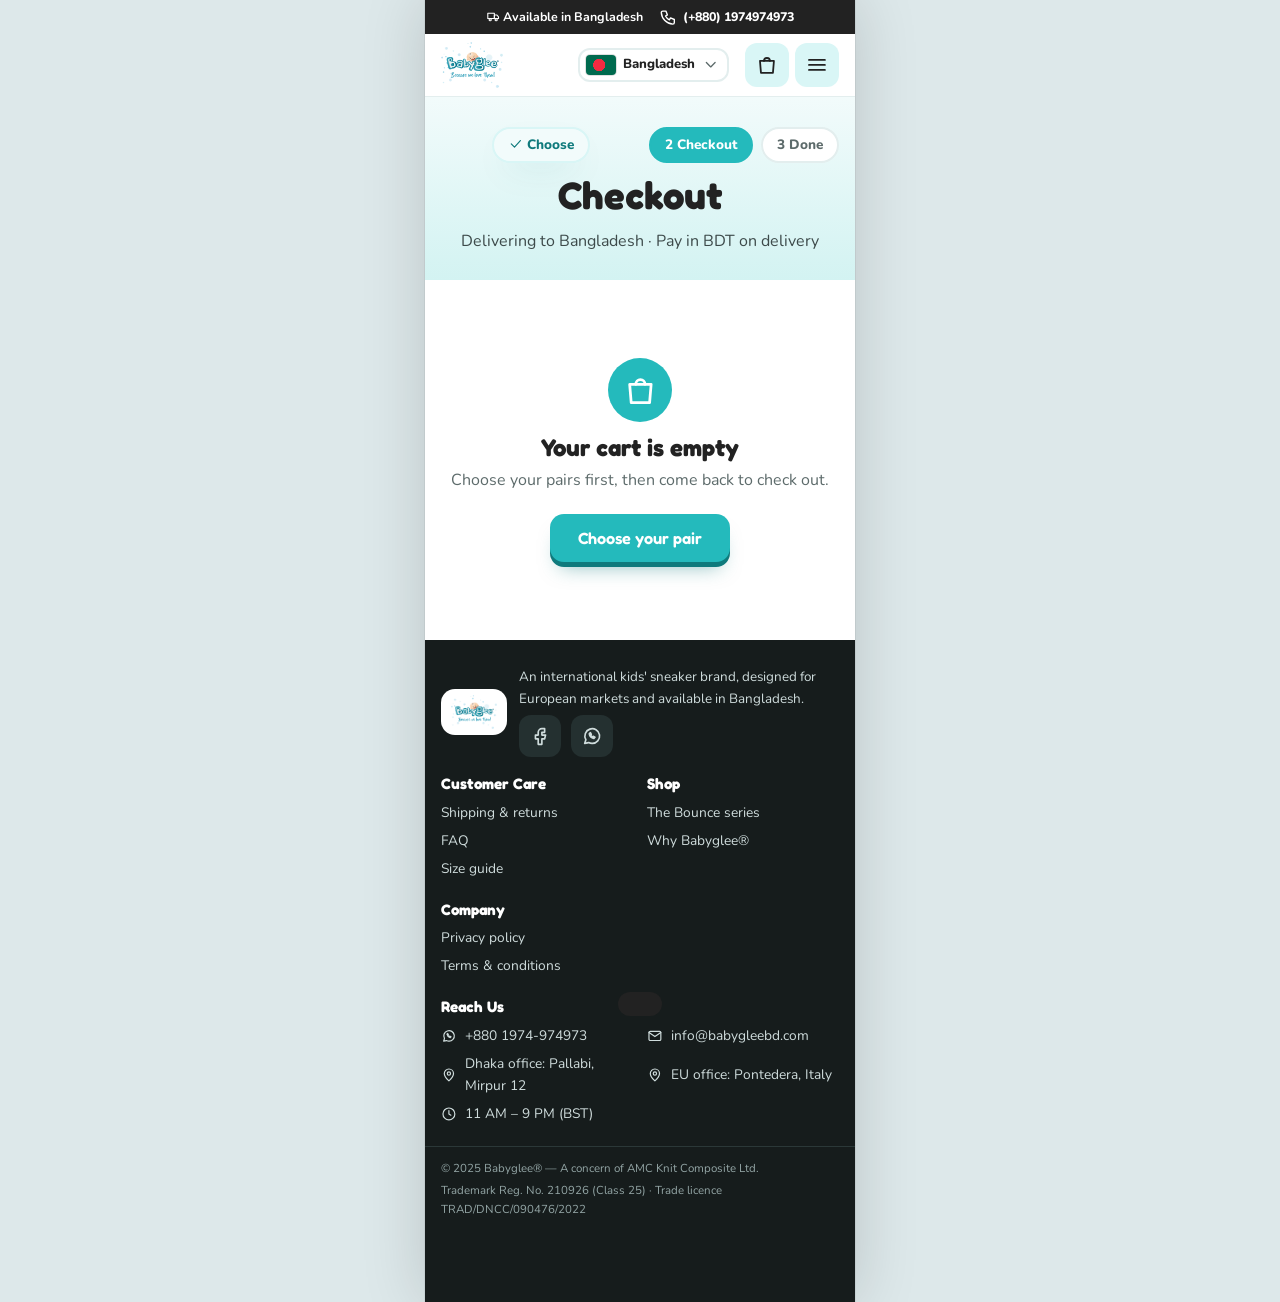
==== commit 5c4a25eb: "Cache fix: CSS and JS links carry a content hash so updates reach every visitor at once The server l" ====
--- a/checkout.html
+++ b/checkout.html
@@ -14,11 +14,11 @@
 <link rel="preconnect" href="https://fonts.googleapis.com">
 <link rel="preconnect" href="https://fonts.gstatic.com" crossorigin>
 <link href="https://fonts.googleapis.com/css2?family=Fredoka:wght@500;600;700&family=Hind+Siliguri:wght@400;500;600;700&family=Nunito:wght@400;600;700;800&display=swap" rel="stylesheet">
-<link rel="stylesheet" href="assets/style.css">
+<link rel="stylesheet" href="assets/style.css?v=9663010b">
 <script src="assets/config.js"></script>
 <script src="assets/products.js"></script>
 <script src="assets/reviews.js"></script>
-<script src="assets/tracking.js"></script>
+<script src="assets/tracking.js?v=cee8c714"></script>
 <meta name="robots" content="noindex">
 </head>
 <body data-page="checkout">
@@ -32,7 +32,7 @@
     <div class="ship-menu" id="shipMenu" hidden>
       <p class="sm-h">Shipping destination</p>
       <div class="sm-opt on"><span class="flag-bd" role="img" aria-label="Bangladesh flag"></span><b>Bangladesh</b><svg class="ic " aria-hidden="true"><use href="#i-check"/></svg></div>
-      <p class="sm-n">Prices are in Bangladeshi taka (৳ BDT). The international price in USD is shown for reference.</p>
+      <p class="sm-n">Prices are in Bangladeshi taka (৳ BDT). The international price in euro is shown for reference.</p>
       <ul class="sm-l"><li><svg class="ic " aria-hidden="true"><use href="#i-truck"/></svg> Home delivery</li><li><svg class="ic " aria-hidden="true"><use href="#i-cash"/></svg> Cash on Delivery</li><li><svg class="ic " aria-hidden="true"><use href="#i-exchange"/></svg> 72-hour easy exchange</li></ul>
     </div>
   </div>
@@ -56,7 +56,7 @@
         <div class="opts"><label class="opt"><input type="radio" name="area" value="dhaka" checked><span><b>Inside Dhaka</b><em id="chD"></em></span></label>
         <label class="opt"><input type="radio" name="area" value="outside"><span><b>Outside Dhaka</b><em id="chO"></em></span></label></div></fieldset>
       <fieldset class="fld"><legend>Payment</legend><div class="opt on-static"><span><b>Cash on Delivery</b><em>Pay in BDT when your parcel arrives</em></span></div>
-        <p class="fine pay-more">Prefer to pay online? bKash: merchant account <b>01974974973</b> (Payment option). Card: please message us on <a href="https://wa.me/8801974974973" target="_blank" rel="noopener">WhatsApp</a>. Tell our team when we call to confirm your order.</p></fieldset>
+        <p class="fine pay-more">Prefer to pay online? bKash: merchant account <b>01974974973</b> (Payment option). Tell our team when we call to confirm your order.</p></fieldset>
       <p class="err-box" id="sendErr" role="alert" hidden>Sorry, we couldn't place your order. Please check your connection and try again, or call us on +880 1974-974973.</p>
       <div class="co-submit"><button class="btn lg block" type="submit" id="submitBtn">Place order</button></div>
       <p class="fine center"><svg class="ic " aria-hidden="true"><use href="#i-shield"/></svg> Your details are used only to deliver your order.</p>
@@ -92,6 +92,6 @@
 </footer>
 <a class="fab fab-wa" id="waFab" href="https://wa.me/8801974974973" target="_blank" rel="noopener" aria-label="Chat with us on WhatsApp"><svg class="ic " aria-hidden="true"><use href="#i-whatsapp"/></svg></a>
 <div class="toast" id="toast" role="status"></div>
-<script src="assets/main.js"></script>
+<script src="assets/main.js?v=b5e72139"></script>
 </body>
 </html>
--- a/assets/style.css
+++ b/assets/style.css
@@ -116,8 +116,6 @@
 .price s{color:#8a9494;font-size:.88rem;margin-right:4px}.price b{font-size:1.35rem;color:var(--coral)}
 .go{font-weight:800;font-size:.88rem;color:var(--teal-dd)}
 
-@media(min-width:1100px){.grid.five{grid-template-columns:repeat(5,1fr);gap:18px}}
-@media(min-width:721px) and (max-width:1099px){.grid.five{grid-template-columns:repeat(3,1fr)}}
 /* features */
 .feat-grid{display:grid;grid-template-columns:repeat(3,1fr);gap:22px;perspective:1000px}
 .feat{background:#fff;border:2px solid var(--line);border-radius:var(--r);padding:26px;transition:transform .2s ease-out;transform-style:preserve-3d}
@@ -262,7 +260,7 @@
 .buy-row{display:flex;gap:12px;align-items:center;margin:16px 0 12px}.buy-row .btn{flex:1}
 .pdp-sizes{margin:18px 0 0}
 .pdp .bul{margin-top:20px}
-@media(max-width:430px){.ship-t .cur{display:none}.ship-btn{gap:7px}}
+@media all{.ship-t .cur{display:none}.ship-btn{gap:7px}}
 /* ---------- landing pages (lp/): no site navigation ---------- */
 .hdr.lp .hdr-in{gap:12px}
 .ship-static{display:flex;align-items:center;gap:9px;font-weight:800;font-size:.9rem;line-height:1.15;margin-left:auto}
@@ -279,7 +277,7 @@
 .lp-row img{background:var(--teal-xl);border-radius:12px;padding:6px;width:84px;height:64px;object-fit:contain}
 .lp-i b{display:block;font-family:'Fredoka'}.lp-i code{display:block;font-size:.8rem;color:var(--mut);word-break:break-all}
 .lp-a{display:flex;gap:8px}
-@media(max-width:720px){.lp-row{grid-template-columns:64px 1fr}.lp-row img{width:64px;height:52px}.lp-a{grid-column:1/-1}.lp-a .btn{flex:1}}
+@media all{.lp-row{grid-template-columns:64px 1fr}.lp-row img{width:64px;height:52px}.lp-a{grid-column:1/-1}.lp-a .btn{flex:1}}
 
 /* ---------- mobile shopping UX: floating buttons, bottom sheets, sticky bars ---------- */
 body.lock{overflow:hidden}
@@ -327,9 +325,7 @@
 .sum-d[open] summary::after{transform:rotate(180deg)}
 .cont-link{text-align:center;color:var(--mut);text-decoration:underline;font-weight:700;padding:4px}
 .co-submit{position:sticky;bottom:0;z-index:5;background:#fff;padding:10px 0}
-@media(min-width:721px){.sheet-wrap{align-items:center}.sheet{border-radius:24px;max-height:86vh}}
-@media(min-width:981px){.co-submit{position:static;padding:0}.sum-d summary{pointer-events:none}.sum-d summary::after{display:none}}
-@media(max-width:720px){
+@media all{
   .ftr-bottom{padding-bottom:calc(92px + env(safe-area-inset-bottom))}.lp-ftr .ftr-bottom,[data-page=product] .ftr-bottom{padding-bottom:22px}
   .pdp-bar{display:flex}
   [data-page=checkout] .fab{display:none}
@@ -346,7 +342,7 @@
 .rv{opacity:0;transform:translateY(24px);transition:opacity .6s,transform .6s cubic-bezier(.2,.9,.3,1.1)}.rv.in{opacity:1;transform:none}
 
 /* tablets */
-@media(max-width:980px){
+@media all{
   .hero-in,.pdp-in,.size-box,.about-teaser,.co-grid{grid-template-columns:1fr}
   .hero-in{padding-top:36px;padding-bottom:30px}.stage{max-width:520px;margin:0 auto;width:100%}
   .feat-grid{grid-template-columns:repeat(2,1fr)}
@@ -357,7 +353,7 @@
   .pdp-in{gap:18px}
 }
 /* phones */
-@media(max-width:720px){
+@media all{
   .brand,.brand img{flex:none}.cart-btn+.burger{margin-left:6px}.btn.sm{white-space:nowrap}
   .cart-btn{margin-left:6px}.cl{grid-template-columns:64px 1fr auto}.cl img{width:64px;height:54px}
   .cart-box,#coForm,.co-form{padding:16px}.drawer{border-radius:0}
@@ -444,8 +440,8 @@
 .next li{counter-increment:n;display:grid;grid-template-columns:34px 1fr;column-gap:12px;align-items:start}.next li::before{content:counter(n);grid-row:1/3;display:grid;place-items:center;width:34px;height:34px;border-radius:50%;background:var(--teal);color:#fff;font:700 1rem 'Fredoka'}
 .next b{font-family:'Fredoka'}.next span{color:var(--mut);font-size:.93rem}
 .done h1{font-size:clamp(1.6rem,4vw,2.2rem);margin:12px 0 6px}
-@media(max-width:980px){.pgrid{grid-template-columns:repeat(2,1fr)}.anat{grid-template-columns:1fr}.steps3{grid-template-columns:1fr}}
-@media(max-width:720px){
+@media all{.pgrid{grid-template-columns:repeat(2,1fr)}.anat{grid-template-columns:1fr}.steps3{grid-template-columns:1fr}}
+@media all{
   .pgrid{grid-template-columns:1fr;gap:18px}.pc-img>img.pc-main{max-height:200px}
   .pc-sizes .szs{grid-template-columns:repeat(6,1fr)}.pc-sizes .szc span{height:44px}
     .anat-img{padding:12px}
@@ -473,7 +469,7 @@
 .ritems li{display:flex;justify-content:space-between;align-items:flex-start;gap:12px}
 .ritems span{font-weight:700;line-height:1.25}.ritems small{display:block;color:var(--mut);font-weight:600}
 .ritems b{flex:none;font:600 1rem 'Fredoka';color:var(--teal-dd)}
-@media(max-width:720px){
+@media all{
   .done{padding:28px 16px}
   .done h1{font-size:1.45rem}
   .next{gap:12px}
@@ -511,7 +507,7 @@
 .cb-view i.on{transform:scale(1)}
 body.has-cartbar{padding-bottom:76px}
 body.has-cartbar .fab-wa{bottom:calc(92px + env(safe-area-inset-bottom))}
-@media(max-width:720px){
+@media all{
   .hdr{backdrop-filter:none;-webkit-backdrop-filter:none;background:#fff}
   .nav{height:100vh;height:100dvh;overflow-y:auto}
   body.nav-open::after{content:'';position:fixed;inset:0;background:rgba(0,0,0,.38);z-index:49}
@@ -526,7 +522,7 @@
   .hero .cta{order:5;display:flex;gap:10px}
   .hero .cta .btn{flex:1 1 0;padding:14px 8px;font-size:.95rem}
 }
-@media(max-width:720px) and (max-height:700px){
+@media(max-height:700px){
   .stage{aspect-ratio:1/.6}.hero h1{font-size:1.7rem}.hero .usd-note{margin-bottom:8px}.hero-in{padding-bottom:14px}
 }
 
@@ -536,12 +532,12 @@
 .fld input:not([type=radio]),.fld select,.fld textarea,.phone,.country{min-width:0;max-width:100%}
 .phone input,.country input{flex:1 1 0;width:auto;min-width:0}
 .cl-i{min-width:0;overflow-wrap:break-word}
-@media(max-width:980px){.co-grid{grid-template-columns:minmax(0,1fr)}}
-@media(max-width:720px){
+@media all{.co-grid{grid-template-columns:minmax(0,1fr)}}
+@media all{
   .hero .stage .disc{width:auto;height:94%;max-width:100%}
   .hero h1,.hero .price-tag,.hero .usd-note,.hero .cta{position:relative;z-index:2}
 }
-@media(max-width:720px),(max-height:500px){body.cta-vis .fab-wa{opacity:0;pointer-events:none;transform:translateY(10px)}}
+@media all{body.cta-vis .fab-wa{opacity:0;pointer-events:none;transform:translateY(10px)}}
 @media(max-width:360px){
   .hdr-in.wrap{padding-left:12px;padding-right:12px}.hdr-in{gap:6px}
   .brand img{height:38px}
@@ -574,7 +570,7 @@
 .trust-dlv p{margin:0;font-weight:700;color:var(--ink,#1d2b2b);line-height:1.3}
 .trust-dlv b{color:var(--teal-dd)}
 body.has-cartbar .fab-cart{bottom:calc(160px + env(safe-area-inset-bottom))}
-@media(max-width:720px),(max-height:500px){body.cta-vis .fab-cart{opacity:0;pointer-events:none;transform:translateY(10px)}}
+@media all{body.cta-vis .fab-cart{opacity:0;pointer-events:none;transform:translateY(10px)}}
 @media(max-width:380px){.trust-dlv p{font-size:.9rem}}
 @media(max-height:640px){
   .fab{width:46px;height:46px;font-size:1.35rem}
@@ -588,7 +584,6 @@
 .tbl td small{display:block;color:var(--mut);font-size:.8rem;line-height:1.2}
 .pay-line{display:flex;align-items:center;justify-content:center;gap:8px;flex-wrap:wrap;text-align:center;margin-bottom:8px}.pay-line .ic{font-size:1.2rem;color:var(--teal-dd)}
 .pay-more{margin-top:10px;line-height:1.45}.pay-more a{color:var(--teal-dd);text-decoration:underline;font-weight:800}
-.plogos{list-style:none;display:flex;flex-wrap:wrap;gap:18px 34px;justify-content:center;align-items:center;padding:0;margin:0}.plogos img{height:48px;width:auto;max-width:150px;object-fit:contain}
 .added-pop header h3{display:flex;align-items:center;gap:8px;color:var(--teal-dd)}.added-pop header .ic{font-size:1.3rem}
 .ap-item{display:flex;gap:14px;align-items:center;background:var(--teal-xl);border:2px solid var(--teal-l);border-radius:16px;padding:10px 12px}
 .ap-item img{flex:none;width:84px;height:72px;object-fit:contain;background:#fff;border-radius:12px}.ap-item b{display:block;font-family:'Fredoka';font-size:1.05rem;line-height:1.25}.ap-item span{display:block;color:var(--mut);font-weight:700;margin-top:3px}
@@ -596,3 +591,32 @@
 .ap-btns{display:grid;grid-template-columns:1fr 1fr;gap:10px}.ap-btns .btn{justify-content:center;text-align:center;padding-left:10px;padding-right:10px}
 .ap-note{display:block;text-align:center;color:var(--mut);margin-top:12px}
 @media(max-width:360px){.ap-btns{grid-template-columns:1fr}.ap-item img{width:68px;height:60px}}
+
+/* ======================================================================
+   Phone layout on every screen (Nov 2026): the site is made for phones, so on a wider screen
+   (desktop, tablet) the same phone-sized page is shown as a centred column. The queries for
+   phones up to 980 px are applied everywhere (above); the queries for smaller phones stay.
+   ====================================================================== */
+:root{--col:430px;--edge:max(0px,calc(50% - 215px))}
+html{background:#dde8ea}
+body{max-width:var(--col);margin:0 auto;min-height:100vh;box-shadow:0 0 0 1px rgba(0,0,0,.05),0 0 60px rgba(0,0,0,.16)}
+/* fixed elements follow the column, not the whole window */
+.cartbar{left:var(--edge);right:var(--edge)}
+.fab-wa,.fab-cart{right:calc(var(--edge) + 16px)}
+.nav{right:var(--edge)}
+.drawer{right:var(--edge);width:min(420px,var(--col))}
+.ship-menu{left:calc(var(--edge) + 12px);right:calc(var(--edge) + 12px)}
+.sheet{max-width:var(--col)}
+.sticky-cta,.pdp-bar{left:var(--edge);right:var(--edge)}
+
+/* ---- Our Official Partners: one row of logos that slides from left to right, endless ---- */
+.partners{padding:22px 0 24px;border-top:1px solid var(--line);background:#fff;overflow:hidden}
+.partners h2{font-size:1.2rem;font-weight:700;text-align:center;margin:0 0 14px}
+.pmarq{overflow:hidden;-webkit-mask-image:linear-gradient(90deg,transparent,#000 9%,#000 91%,transparent);mask-image:linear-gradient(90deg,transparent,#000 9%,#000 91%,transparent)}
+.ptrack{display:flex;width:max-content;animation:pmove 24s linear infinite;will-change:transform}
+.plogos{list-style:none;display:flex;flex:none;align-items:center;margin:0;padding:0}
+.plogos li{flex:none;display:flex;align-items:center;margin-right:38px;pointer-events:none;user-select:none;-webkit-user-select:none}
+.plogos img{height:100%;width:auto;max-width:none;display:block;-webkit-user-drag:none}
+.lg-togumogu{height:26px}.lg-shishu-poribohon{height:32px}.lg-prelegant-mall{height:24px}.lg-rokomari{height:34px}
+@keyframes pmove{from{transform:translateX(-50%)}to{transform:translateX(0)}}
+@media(prefers-reduced-motion:reduce){.pmarq{-webkit-mask-image:none;mask-image:none}.ptrack{width:auto;justify-content:center}.plogos{flex-wrap:wrap;justify-content:center;gap:12px 0}.plogos[aria-hidden]{display:none}}
